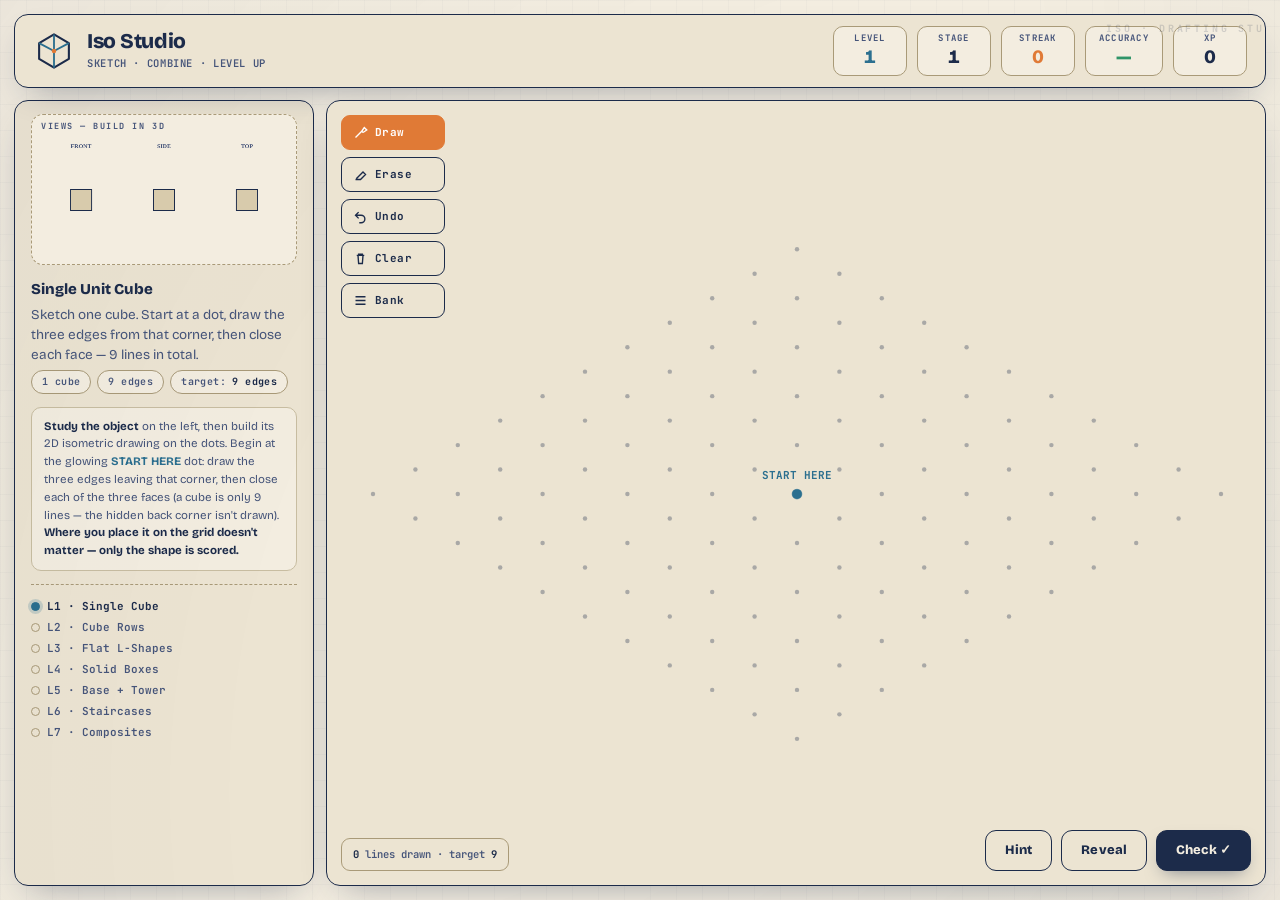
==== iso-studio-isometric-trainer.html @ ccd30122 "Initial commit: Iso Studio isometric sketch trainer" ====
<!DOCTYPE html>
<html lang="en">
<head>
<meta charset="UTF-8">
<meta name="viewport" content="width=device-width, initial-scale=1, maximum-scale=1, user-scalable=no, viewport-fit=cover">
<meta name="theme-color" content="#ece4d2">
<meta name="mobile-web-app-capable" content="yes">
<meta name="apple-mobile-web-app-capable" content="yes">
<title>Iso Studio � Isometric Sketch Trainer</title>
<link rel="preconnect" href="https://fonts.googleapis.com">
<link rel="preconnect" href="https://fonts.gstatic.com" crossorigin>
<link href="https://fonts.googleapis.com/css2?family=Bricolage+Grotesque:opsz,wght@12..96,400;12..96,600;12..96,800&family=JetBrains+Mono:wght@400;600;700&display=swap" rel="stylesheet">
<style>
:root{
    --paper:#f3ede0; --paper2:#ece4d2; --ink:#1c2b4a; --ink-soft:#46557a;
    --line:#c8bda1; --line-strong:#a99a78;
    --pencil:#e07a36; --pencil-soft:#f0a86b;
    --good:#2f9468; --good-soft:#d6ebdf;
    --bad:#cf4b38; --bad-soft:#f4ddd6;
    --miss:#b9ad90; --accent:#2b6f8f; --gold:#caa23d;
    --shadow:0 14px 34px -16px rgba(28,43,74,.42);
    --r:14px;
  }
  *{box-sizing:border-box;margin:0;padding:0;-webkit-tap-highlight-color:transparent}
  html,body{height:100%;overscroll-behavior:none}
  body{
    font-family:'Bricolage Grotesque',system-ui,sans-serif;
    background:var(--paper);
    color:var(--ink);
    overflow:hidden;
    background-image:
      linear-gradient(rgba(28,43,74,.025) 1px,transparent 1px),
      linear-gradient(90deg,rgba(28,43,74,.025) 1px,transparent 1px);
    background-size:26px 26px;
  }
  body::before{content:"";position:fixed;inset:0;pointer-events:none;opacity:.5;
    background:radial-gradient(circle at 16% 12%,transparent 60%,rgba(28,43,74,.07)),
               radial-gradient(circle at 84% 88%,transparent 60%,rgba(28,43,74,.07))}
  .wrap{height:100dvh;display:flex;flex-direction:column;max-width:1320px;margin:0 auto;padding:14px;gap:12px}

  /* ---- Header ---- */
  header{display:flex;align-items:center;gap:16px;flex-wrap:wrap;
    border:1.5px solid var(--ink);border-radius:var(--r);background:var(--paper2);
    padding:11px 18px;box-shadow:var(--shadow);position:relative;overflow:hidden}
  header::after{content:"ISO · DRAFTING STUDIO";position:absolute;right:-26px;top:9px;
    transform:rotate(0);font:700 10px/1 'JetBrains Mono';letter-spacing:.28em;
    color:var(--ink);opacity:.16}
  .brand{display:flex;align-items:center;gap:12px;min-width:0}
  .glyph{width:42px;height:42px;flex:none}
  .title h1{font-size:21px;font-weight:800;letter-spacing:-.02em;line-height:1}
  .title p{font:600 10.5px/1.4 'JetBrains Mono';color:var(--ink-soft);letter-spacing:.06em;margin-top:4px}
  .stats{display:flex;gap:10px;margin-left:auto;flex-wrap:wrap}
  .stat{background:var(--paper);border:1.5px solid var(--line-strong);border-radius:10px;
    padding:7px 13px;text-align:center;min-width:74px}
  .stat .k{font:700 9px/1 'JetBrains Mono';letter-spacing:.14em;color:var(--ink-soft);text-transform:uppercase}
  .stat .v{font:800 19px/1.1 'Bricolage Grotesque';margin-top:4px;font-variant-numeric:tabular-nums}
  .stat.lv .v{color:var(--accent)} .stat.st .v{color:var(--pencil)} .stat.ac .v{color:var(--good)}

  /* ---- Main grid ---- */
  main{flex:1;display:grid;grid-template-columns:300px 1fr;gap:12px;min-height:0}
  .panel{border:1.5px solid var(--ink);border-radius:var(--r);background:var(--paper2);
    box-shadow:var(--shadow);display:flex;flex-direction:column;min-height:0}
  .panel h2{font:700 10px/1 'JetBrains Mono';letter-spacing:.18em;text-transform:uppercase;
    color:var(--ink-soft);padding:13px 16px 0}

  /* left brief */
  .brief{padding:13px 16px;display:flex;flex-direction:column;gap:13px;overflow:auto}
  .refbox{border:1.5px dashed var(--line-strong);border-radius:12px;background:var(--paper);
    padding:22px 8px 8px;position:relative}
  .refbox::before{content:"VIEWS — BUILD IN 3D";position:absolute;top:7px;left:9px;font:700 8.5px/1 'JetBrains Mono';
    letter-spacing:.18em;color:var(--ink-soft)}
  #refCanvas{width:100%;display:block;border-radius:8px;touch-action:none}
  .taskmeta{font-size:13.5px;line-height:1.5}
  .taskmeta .tname{font-weight:800;font-size:15px;margin-bottom:4px}
  .taskmeta .tdesc{color:var(--ink-soft)}
  .chips{display:flex;flex-wrap:wrap;gap:6px;margin-top:4px}
  .chip{font:600 10px/1 'JetBrains Mono';letter-spacing:.04em;background:var(--paper);
    border:1.3px solid var(--line-strong);border-radius:999px;padding:6px 10px;color:var(--ink-soft)}
  .chip b{color:var(--ink)}
  .howto{font-size:11.5px;line-height:1.55;color:var(--ink-soft);background:var(--paper);
    border:1.3px solid var(--line);border-radius:10px;padding:10px 12px}
  .howto b{color:var(--ink)}
  .ladder{margin-top:auto;border-top:1.3px dashed var(--line-strong);padding-top:11px}
  .ladder .row{display:flex;align-items:center;gap:7px;font:600 11px/1 'JetBrains Mono';
    padding:5px 0;color:var(--ink-soft)}
  .ladder .dot{width:9px;height:9px;border-radius:50%;border:1.5px solid var(--line-strong);flex:none}
  .ladder .row.done .dot{background:var(--good);border-color:var(--good)}
  .ladder .row.cur{color:var(--ink);font-weight:700}
  .ladder .row.cur .dot{background:var(--accent);border-color:var(--accent);box-shadow:0 0 0 3px rgba(43,111,143,.2)}

  /* studio (canvas) */
  .studio{position:relative;overflow:hidden}
  #board{position:absolute;inset:0;touch-action:none;cursor:crosshair}
  .toolbar{position:absolute;left:14px;top:14px;display:flex;flex-direction:column;gap:7px;z-index:5}
  .tbtn{font:700 11px/1 'JetBrains Mono';letter-spacing:.04em;background:var(--paper2);
    border:1.5px solid var(--ink);border-radius:9px;padding:9px 11px;cursor:pointer;
    display:flex;align-items:center;gap:7px;color:var(--ink);transition:.13s;min-width:104px;
    touch-action:manipulation;-webkit-user-select:none;user-select:none}
  .tbtn:hover{background:var(--ink);color:var(--paper)}
  .tbtn.on{background:var(--pencil);border-color:var(--pencil);color:#fff}
  .tbtn svg{width:15px;height:15px;flex:none}
  .actbar{position:absolute;right:14px;bottom:14px;display:flex;gap:9px;z-index:5}
  .abtn{font:800 13px/1 'Bricolage Grotesque';letter-spacing:.01em;border:1.5px solid var(--ink);
    border-radius:11px;padding:13px 19px;cursor:pointer;transition:.14s;background:var(--paper2);color:var(--ink);
    touch-action:manipulation;-webkit-user-select:none;user-select:none}
  .abtn:hover{transform:translateY(-2px)}
  .abtn.primary{background:var(--ink);color:var(--paper);box-shadow:0 8px 18px -8px rgba(28,43,74,.55)}
  .abtn.primary:hover{background:var(--accent);border-color:var(--accent)}
  .abtn:disabled{opacity:.4;cursor:not-allowed;transform:none}
  .hud{position:absolute;right:14px;top:14px;z-index:5;display:flex;flex-direction:column;align-items:flex-end;gap:8px}
  .verdict{font:800 14px/1.2 'Bricolage Grotesque';border-radius:11px;padding:11px 16px;
    border:1.5px solid;max-width:280px;text-align:right;opacity:0;transform:translateY(-6px);
    transition:.28s;pointer-events:none}
  .verdict.show{opacity:1;transform:none}
  .verdict.pass{background:var(--good-soft);border-color:var(--good);color:#1d6b48}
  .verdict.fail{background:var(--bad-soft);border-color:var(--bad);color:#992f22}
  .verdict small{display:block;font:600 11px/1.4 'JetBrains Mono';margin-top:3px;opacity:.85}
  .scorebar{width:160px;height:9px;background:var(--paper);border:1.5px solid var(--ink);
    border-radius:99px;overflow:hidden}
  .scorebar i{display:block;height:100%;width:0;background:var(--good);transition:.5s cubic-bezier(.5,0,.2,1)}

  /* task bank modal */
  .scrim{position:fixed;inset:0;background:rgba(28,43,74,.45);backdrop-filter:blur(3px);
    display:none;align-items:center;justify-content:center;z-index:50;padding:18px}
  .scrim.show{display:flex}
  .modal{background:var(--paper);border:1.5px solid var(--ink);border-radius:18px;
    max-width:780px;width:100%;max-height:86vh;overflow:auto;box-shadow:var(--shadow)}
  .modal header{border:0;border-bottom:1.5px dashed var(--line-strong);border-radius:0;
    box-shadow:none;background:var(--paper2)}
  .modal header::after{display:none}
  .mbody{padding:18px}
  .bank{display:grid;grid-template-columns:repeat(auto-fill,minmax(150px,1fr));gap:13px}
  .bcard{border:1.5px solid var(--line-strong);border-radius:13px;background:var(--paper2);
    padding:12px;cursor:pointer;transition:.14s}
  .bcard:hover{border-color:var(--ink);transform:translateY(-2px)}
  .bcard.locked{opacity:.45;cursor:not-allowed;filter:grayscale(.6)}
  .bcard canvas{width:100%;display:block;border-radius:8px;background:var(--paper);
    border:1.3px dashed var(--line)}
  .bcard .bl{font:800 13px/1.1 'Bricolage Grotesque';margin-top:9px}
  .bcard .bs{font:600 10px/1.3 'JetBrains Mono';color:var(--ink-soft);margin-top:3px}
  .bcard .bp{margin-top:7px;height:6px;background:var(--paper);border:1.2px solid var(--line-strong);
    border-radius:99px;overflow:hidden}
  .bcard .bp i{display:block;height:100%;background:var(--good)}
  /* Textbook Practice section + card accent + task-name badge */
  .bsec{grid-column:1/-1;font:700 11px/1 'JetBrains Mono';letter-spacing:.18em;
    text-transform:uppercase;color:var(--ink);padding:4px 2px 0;
    border-bottom:1.3px dashed var(--line-strong);padding-bottom:8px;margin-top:4px}
  .bsec:first-child{margin-top:0}
  .bsec span{font-size:9px;font-weight:600;letter-spacing:.04em;text-transform:none;
    color:var(--ink-soft);margin-left:6px}
  .bcard.tb{border-color:var(--accent)}
  .bcard.tb .bl{color:var(--accent)}
  .tbBadge{display:inline-block;vertical-align:middle;margin-left:6px;
    font:700 9px/1 'JetBrains Mono';letter-spacing:.12em;
    background:var(--accent);color:#fff;padding:4px 7px;border-radius:6px}
  .tbBadge.rem{background:var(--pencil)}
  #bRetry{border-color:var(--pencil);color:var(--pencil)}
  #bRetry:hover{background:var(--pencil);color:var(--paper);border-color:var(--pencil)}
  .x{margin-left:auto;background:none;border:1.5px solid var(--ink);border-radius:9px;
    width:34px;height:34px;font-size:18px;cursor:pointer;color:var(--ink)}
  .x:hover{background:var(--ink);color:var(--paper)}
  .ghost{position:absolute;left:14px;bottom:14px;z-index:5;font:600 10.5px/1.4 'JetBrains Mono';
    color:var(--ink-soft);background:var(--paper2);border:1.3px solid var(--line-strong);
    border-radius:9px;padding:8px 11px;max-width:240px}
  .toast{position:fixed;left:50%;bottom:26px;transform:translateX(-50%) translateY(20px);
    background:var(--ink);color:var(--paper);font:700 13px/1 'Bricolage Grotesque';
    padding:13px 22px;border-radius:12px;opacity:0;transition:.3s;z-index:60;pointer-events:none}
  .toast.show{opacity:1;transform:translateX(-50%)}
  /* ---- Tablets & phones ---- */
  @media (max-width:860px){
    .wrap{padding:max(8px,env(safe-area-inset-top)) max(8px,env(safe-area-inset-right))
      max(8px,env(safe-area-inset-bottom)) max(8px,env(safe-area-inset-left));gap:8px}
    header{padding:8px 12px;gap:10px}
    header::after{display:none}
    .glyph{width:36px;height:36px}
    .title h1{font-size:18px}
    .title p{display:none}
    .stats{margin-left:0;width:100%;flex-wrap:nowrap;overflow-x:auto;
      -webkit-overflow-scrolling:touch;scrollbar-width:none;gap:6px;padding-bottom:2px}
    .stats::-webkit-scrollbar{display:none}
    .stat{min-width:58px;flex:0 0 auto;padding:6px 10px}
    .stat .v{font-size:17px}
    main{grid-template-columns:1fr;grid-template-rows:auto minmax(0,1fr);gap:8px}
    main > .panel:first-child{max-height:min(36dvh,280px);min-height:0}
    .brief{padding:10px 12px;gap:8px;overflow-y:auto;-webkit-overflow-scrolling:touch;
      flex-direction:column;flex-wrap:nowrap}
    .refbox{width:100%;flex:none;padding:18px 6px 6px}
    .taskmeta{min-width:0;width:100%}
    .taskmeta .tname{font-size:14px}
    .taskmeta .tdesc{font-size:12.5px}
    .howto{width:100%;font-size:11px;padding:8px 10px;line-height:1.45}
    .ladder{display:none}
    .studio{min-height:48dvh}
    .toolbar{flex-direction:row;flex-wrap:nowrap;left:8px;right:8px;top:8px;
      bottom:auto;width:auto;justify-content:space-between;gap:5px}
    .tbtn{min-width:44px;min-height:44px;width:auto;flex:1;padding:10px;justify-content:center}
    .tbtn span{display:none}
    .tbtn svg{width:18px;height:18px}
    .hud{left:8px;right:8px;top:auto;bottom:calc(118px + env(safe-area-inset-bottom));
      align-items:stretch;pointer-events:none}
    .verdict{max-width:none;width:100%;text-align:left;font-size:13px;padding:10px 12px}
    .scorebar{width:100%}
    .ghost{left:8px;right:8px;top:60px;bottom:auto;
      max-width:none;font-size:10px;padding:6px 9px;pointer-events:none}
    .hud .verdict.show ~ .scorebar{margin-top:0}
    .actbar{left:8px;right:8px;bottom:max(8px,env(safe-area-inset-bottom));
      display:grid;grid-template-columns:1fr 1fr;gap:6px;width:auto}
    .actbar .abtn.primary,#bRetry{grid-column:1/-1}
    .abtn{min-height:44px;padding:12px 10px;font-size:12px;text-align:center}
    .abtn:hover{transform:none}
    .tbtn:hover{background:var(--paper2);color:var(--ink)}
    .tbtn.on:hover{background:var(--pencil);color:#fff}
    .scrim{padding:0;align-items:flex-end}
    .modal{max-height:min(88dvh,100%);border-radius:16px 16px 0 0;margin:0;width:100%}
    .mbody{padding:14px;padding-bottom:max(14px,env(safe-area-inset-bottom))}
    .bank{grid-template-columns:repeat(2,minmax(0,1fr));gap:10px}
    .bcard{padding:10px}
    .toast{bottom:calc(76px + env(safe-area-inset-bottom));width:min(100% - 20px,400px);
      font-size:12px;padding:11px 16px;text-align:center}
  }
  @media (max-width:480px){
    .stat.ac{display:none}
    .chip{font-size:9px;padding:5px 8px}
    .abtn{font-size:11px;padding:11px 8px}
    .studio{min-height:52dvh}
    .hud{bottom:calc(128px + env(safe-area-inset-bottom))}
  }
  @media (max-width:860px) and (orientation:landscape){
    main{grid-template-columns:minmax(200px,34%) 1fr;grid-template-rows:1fr}
    main > .panel:first-child{max-height:none}
    .ladder{display:block}
    .studio{min-height:0}
    .hud{bottom:auto;top:8px;right:8px;left:auto;width:min(240px,42vw)}
    .ghost{bottom:calc(64px + env(safe-area-inset-bottom));left:8px;right:auto;max-width:200px}
    .actbar{grid-template-columns:repeat(auto-fit,minmax(88px,1fr))}
    .actbar .abtn.primary,#bRetry{grid-column:auto}
  }

</style>
</head>
<body>
<div class="wrap">
  <header>
    <div class="brand">
      <svg class="glyph" viewBox="0 0 48 48" fill="none">
        <path d="M24 5 41 15 41 33 24 43 7 33 7 15Z" stroke="#1c2b4a" stroke-width="2.4" stroke-linejoin="round"/>
        <path d="M24 5 24 24 7 15M24 24 41 15M24 24 24 43" stroke="#2b6f8f" stroke-width="2.1" stroke-linejoin="round"/>
        <circle cx="24" cy="24" r="2.6" fill="#e07a36"/>
      </svg>
      <div class="title">
        <h1>Iso&nbsp;Studio</h1>
        <p>SKETCH · COMBINE · LEVEL UP</p>
      </div>
    </div>
    <div class="stats">
      <div class="stat lv"><div class="k">Level</div><div class="v" id="sLevel">1</div></div>
      <div class="stat"><div class="k">Stage</div><div class="v" id="sCx">1</div></div>
      <div class="stat st"><div class="k">Streak</div><div class="v" id="sStreak">0</div></div>
      <div class="stat ac"><div class="k">Accuracy</div><div class="v" id="sAcc">—</div></div>
      <div class="stat"><div class="k">XP</div><div class="v" id="sXp">0</div></div>
    </div>
  </header>

  <main>
    <section class="panel">
      <div class="brief">
        <div class="refbox"><canvas id="refCanvas" width="540" height="260"></canvas></div>
        <div class="taskmeta">
          <div class="tname" id="tName">—</div>
          <div class="tdesc" id="tDesc">—</div>
          <div class="chips" id="tChips"></div>
        </div>
        <div class="howto" id="howto">
          <b>How to sketch:</b> tap a dot, then tap another dot in line with it to draw an edge.
          Tap <b>Erase</b> to remove a line. Match the <b>Target</b> exactly, then press <b>Check</b>.
        </div>
        <div class="ladder" id="ladder"></div>
      </div>
    </section>

    <section class="panel studio" id="studio">
      <canvas id="board"></canvas>
      <div class="toolbar">
        <button type="button" class="tbtn on" id="tDraw" aria-label="Draw"><svg viewBox="0 0 24 24" fill="none" stroke="currentColor" stroke-width="2.2"><path d="M4 20 14 10M14 10l4-6 4 4-6 4M14 10l2 2"/></svg><span>Draw</span></button>
        <button type="button" class="tbtn" id="tErase" aria-label="Erase"><svg viewBox="0 0 24 24" fill="none" stroke="currentColor" stroke-width="2.2"><path d="M6 18 16 8l4 4-8 8H7zM4 20h7"/></svg><span>Erase</span></button>
        <button type="button" class="tbtn" id="tUndo" aria-label="Undo"><svg viewBox="0 0 24 24" fill="none" stroke="currentColor" stroke-width="2.2"><path d="M9 5 4 10l5 5M4 10h9a6 6 0 0 1 0 12h-3"/></svg><span>Undo</span></button>
        <button type="button" class="tbtn" id="tClear" aria-label="Clear"><svg viewBox="0 0 24 24" fill="none" stroke="currentColor" stroke-width="2.2"><path d="M6 7h12M9 7V5h6v2M8 7l1 13h6l1-13"/></svg><span>Clear</span></button>
        <button type="button" class="tbtn" id="tBank" aria-label="Task bank"><svg viewBox="0 0 24 24" fill="none" stroke="currentColor" stroke-width="2.2"><path d="M4 6h16M4 12h16M4 18h16"/></svg><span>Bank</span></button>
      </div>
      <div class="hud">
        <div class="verdict" id="verdict"></div>
        <div class="scorebar" id="scoreWrap" style="display:none"><i id="scoreFill"></i></div>
      </div>
      <div class="actbar">
        <button class="abtn" id="bHint">Hint</button>
        <button class="abtn" id="bReveal">Reveal</button>
        <button class="abtn primary" id="bCheck">Check ✓</button>
        <button class="abtn" id="bRetry" style="display:none">Try alternate shape →</button>
        <button class="abtn primary" id="bNext" style="display:none">Continue →</button>
      </div>
      <div class="ghost" id="ghost"></div>
    </section>
  </main>
</div>

<div class="scrim" id="scrim">
  <div class="modal">
    <header>
      <div class="title"><h1 style="font-size:18px">Task Bank</h1>
      <p>7 LEVELS · ADAPTIVE PROGRESSION</p></div>
      <button class="x" id="bankClose">×</button>
    </header>
    <div class="mbody"><div class="bank" id="bankGrid"></div></div>
  </div>
</div>
<div class="toast" id="toast"></div>

<script src="app.js" defer></script>
</body>
<script>
"use strict";
/* ============================================================ *
 *  ISO STUDIO — Isometric Sketch Trainer
 *  Grade 7–8 · Common Core 7.G.1/7.G.2 · adaptive sketching
 * ============================================================ */

/* ---------- Storage (persist progress; graceful fallback) ---------- */
const Store = (() => {
  const mem = {};
  const ok = typeof window !== 'undefined' && window.storage;
  return {
    async get(k){ try{ if(!ok) return mem[k]??null;
      const r = await window.storage.get(k); return r? JSON.parse(r.value): null; }
      catch(e){ return mem[k]??null; } },
    async set(k,v){ try{ mem[k]=v; if(ok) await window.storage.set(k, JSON.stringify(v)); }
      catch(e){ mem[k]=v; } }
  };
})();

/* ---------- Iso geometry ---------- */
// 3D cube lattice (i,j,k=z up) -> 2D triangular lattice (A=i-k, B=j-k)
// Screen basis: eX=(+UX,+UY)  eY=(-UX,+UY)  eZ=(0,-S) ; eX+eY = -eZ
const COS30 = Math.cos(Math.PI/6), SIN30 = 0.5;
const toAB = (i,j,k)=>[i-k, j-k];
const ekey = (p,q)=>{ const a=p[0]+","+p[1], b=q[0]+","+q[1]; return a<b? a+"|"+b : b+"|"+a; };
function screenOf(A,B,o){ // o = {S, ox, oy}
  return { x:o.ox + (A-B)*COS30*o.S, y:o.oy + (A+B)*SIN30*o.S };
}
// All visible faces (back-face cull: normals +x,+y,+z). Returns {edges:Set, faces:[...]}
function buildTarget(cubes){
  const set=new Set(cubes.map(c=>c.join(',')));
  const has=(i,j,k)=>set.has(i+","+j+","+k);
  const edges=new Set(), faces=[];
  const reg=(corners,shade)=>{
    const ab=corners.map(c=>toAB(c[0],c[1],c[2]));
    for(let n=0;n<4;n++) edges.add(ekey(ab[n],ab[(n+1)%4]));
    // depth: closer to viewer (larger i+j+k) drawn later
    const d=corners.reduce((s,c)=>s+c[0]+c[1]+c[2],0);
    faces.push({ab,shade,d});
  };
  for(const [i,j,k] of cubes){
    if(!has(i,j,k+1)) reg([[i,j,k+1],[i+1,j,k+1],[i+1,j+1,k+1],[i,j+1,k+1]],'top');
    if(!has(i+1,j,k)) reg([[i+1,j,k],[i+1,j+1,k],[i+1,j+1,k+1],[i+1,j,k+1]],'right');
    if(!has(i,j+1,k)) reg([[i,j+1,k],[i,j+1,k+1],[i+1,j+1,k+1],[i+1,j+1,k]],'left');
  }
  faces.sort((a,b)=>a.d-b.d);
  return {edges,faces};
}
function fitView(cubes, W, H, pad){
  // gather all AB corner coords, choose S+offset to fit
  let mnX=1e9,mxX=-1e9,mnY=1e9,mxY=-1e9;
  const pts=[];
  for(const [i,j,k] of cubes)
    for(let di=0;di<2;di++)for(let dj=0;dj<2;dj++)for(let dk=0;dk<2;dk++)
      pts.push(toAB(i+di,j+dj,k+dk));
  for(const [A,B] of pts){
    const ux=(A-B)*COS30, uy=(A+B)*SIN30;
    mnX=Math.min(mnX,ux);mxX=Math.max(mxX,ux);mnY=Math.min(mnY,uy);mxY=Math.max(mxY,uy);
  }
  const spanX=(mxX-mnX)||1, spanY=(mxY-mnY)||1;
  const S=Math.min((W-2*pad)/spanX,(H-2*pad)/spanY);
  const ox=W/2 - ((mnX+mxX)/2)*S, oy=H/2 - ((mnY+mxY)/2)*S;
  return {S,ox,oy};
}
const SHADE={top:'#efe7d4', right:'#d8cbac', left:'#c4b58f'};

/* ---------- Task generator (procedural + curated families) ---------- *
 * "Combine parts at different edges and multiple sizes" baked into L5+.
 * Shapes kept viewer-monotone so back-face cull = correct iso line art. */
function R(seed){ let s=seed>>>0||1; return ()=>{ s^=s<<13;s^=s>>>17;s^=s<<5;return (s>>>0)/4294967296; }; }
const pick=(rnd,arr)=>arr[Math.floor(rnd()*arr.length)];

function box(ox,oy,oz,a,b,c){ const o=[]; for(let i=0;i<a;i++)for(let j=0;j<b;j++)for(let k=0;k<c;k++)o.push([ox+i,oy+j,oz+k]); return o; }
function dedupe(c){ const s=new Set(),o=[]; for(const x of c){const k=x.join(',');if(!s.has(k)){s.add(k);o.push(x);}} return o; }

function genTask(level, cx, seed){
  const rnd=R(seed);
  let cubes=[], name='', desc='', parts=[];
  const sz=()=>1+Math.floor(rnd()*Math.min(cx+1,4));
  if(level===1){
    cubes=[[0,0,0]];
    name='Single Unit Cube';
    desc='Sketch one cube. Start at a dot, draw the three edges from that corner, then close each face — 9 lines in total.';
    parts=['1 cube','9 edges'];
  } else if(level===2){
    const len=2+Math.floor(rnd()*Math.min(cx+1,3)); // 2..4
    const dir=pick(rnd,['x','y']);
    cubes = dir==='x'? box(0,0,0,len,1,1) : box(0,0,0,1,len,1);
    name=`Row of ${len} Cubes`;
    desc=`A straight bar of ${len} cubes laid along the ${dir==='x'?'right-going':'left-going'} axis. Keep every cube the same size.`;
    parts=[`${len} cubes`,'1 part','row'];
  } else if(level===3){
    const a=2+Math.floor(rnd()*2), b=2+Math.floor(rnd()*2);
    cubes=box(0,0,0,a,b,1); // remove a corner -> L
    cubes=cubes.filter(c=>!(c[0]===a-1 && c[1]===b-1));
    name='Flat L-Shape';
    desc=`A flat layer ${a}×${b} with one corner cube removed, forming an L. All on the ground level.`;
    parts=[`${a*b-1} cubes`,'L footprint','flat'];
  } else if(level===4){
    const a=2+Math.floor(rnd()*Math.min(cx,3)), b=1+Math.floor(rnd()*Math.min(cx,2)), c=1+Math.floor(rnd()*2);
    cubes=box(0,0,0,a,b,c);
    name=`Solid Box ${a}×${b}×${c}`;
    desc=`A full rectangular box, ${a} wide · ${b} deep · ${c} tall. Notice the three visible faces meet at the front corner.`;
    parts=[`${a*b*c} cubes`,'box',`${a}×${b}×${c}`];
  } else if(level===5){
    // base slab + tower at an edge — TWO PARTS, different SIZES
    const a=2+Math.floor(rnd()*2), b=2+Math.floor(rnd()*2);
    const base=box(0,0,0,a,b,1);
    const tw=1+Math.floor(rnd()*Math.min(cx,2)), th=1+Math.floor(rnd()*Math.min(cx+1,3));
    const where=pick(rnd,[['right',a-tw,0],['left',0,b-tw],['back',0,0]]);
    const tower=box(where[1],where[2],1,tw,tw,th);
    cubes=dedupe(base.concat(tower));
    name='Base + Tower';
    desc=`Part A: a ${a}×${b} base slab. Part B: a ${tw}×${tw}×${th} tower joined on top of the ${where[0]} edge. Two parts, different sizes — combine them cleanly.`;
    parts=[`Part A ${a}×${b}×1`,`Part B ${tw}×${tw}×${th}`,`join: ${where[0]} edge`];
  } else if(level===6){
    // staircase ascending toward the viewer (viewer-monotone & safe)
    const steps=2+Math.floor(rnd()*Math.min(cx+1,4)); // 2..5
    const wide=1+Math.floor(rnd()*Math.min(cx,2));
    cubes=[];
    for(let s=0;s<steps;s++) cubes=cubes.concat(box(s,0,0, 1, wide, steps-s));
    cubes=dedupe(cubes);
    name=`${steps}-Step Staircase`;
    desc=`A staircase of ${steps} steps, each ${wide} deep, climbing upward. Each step is one cube taller than the one in front of it.`;
    parts=[`${steps} steps`,`${cubes.length} cubes`,'increasing height'];
  } else { // level 7 — composite: base + tower + wing, asymmetric, larger
    const a=3+Math.floor(rnd()*2), b=2+Math.floor(rnd()*2);
    const base=box(0,0,0,a,b,1);
    const tw=1+Math.floor(rnd()*2), th=2+Math.floor(rnd()*Math.min(cx,3));
    const tower=box(a-tw,0,1,tw,tw,th);
    const wh=1+Math.floor(rnd()*2);
    const wing=box(0,b,0,2,1,wh);
    cubes=dedupe(base.concat(tower,wing));
    name='Composite Structure';
    desc=`Three parts: a ${a}×${b} base, a ${tw}×${tw}×${th} tower on the right-front, and a ${2}×1×${wh} wing extending off the left edge. Sketch each part, then merge them.`;
    parts=[`${cubes.length} cubes`,'3 parts','asymmetric'];
  }
  // normalise to non-negative coords
  let mi=1e9,mj=1e9,mk=1e9;
  for(const [i,j,k] of cubes){mi=Math.min(mi,i);mj=Math.min(mj,j);mk=Math.min(mk,k);}
  cubes=cubes.map(([i,j,k])=>[i-mi,j-mj,k-mk]);
  const T=buildTarget(cubes);
  return {level,cx,seed,cubes,name,desc,parts,edgeCount:T.edges.size,target:T};
}

const LEVEL_NAMES=['','Single Cube','Cube Rows','Flat L-Shapes','Solid Boxes',
  'Base + Tower','Staircases','Composites'];
const MAX_CX={1:1,2:3,3:2,4:3,5:3,6:4,7:3};

/* ---------- Curated Textbook Practice Tasks ----------
 * Hand-designed shapes that match common grade 7-8 textbook
 * figures (vertical L, step, plus, U, chair, T-block, etc).
 * Practice tasks DO NOT affect adaptive progression. */
const TEXTBOOK_TASKS = [
  { name:'Vertical L', cubes:[[0,0,0],[1,0,0],[0,0,1]],
    desc:'A horizontal row of 2 cubes with one more standing on top of the left cube — like a small L lying on its side.' },
  { name:'Pillar', cubes:[[0,0,0],[0,0,1],[0,0,2]],
    desc:'Three cubes stacked straight up — a simple vertical column.' },
  { name:'Corner', cubes:[[0,0,0],[1,0,0],[0,1,0]],
    desc:'Three cubes forming a flat L on the ground.' },
  { name:'Tall Corner', cubes:[[0,0,0],[1,0,0],[0,1,0],[0,1,1]],
    desc:'A ground L with one more cube standing up at the back corner.' },
  { name:'Small Step', cubes:[[0,0,0],[1,0,0],[1,0,1]],
    desc:'Two cubes at the front, with one more standing on top of the right cube.' },
  { name:'Chair', cubes:[[0,0,0],[1,0,0],[0,1,0],[1,1,0],[0,1,1],[1,1,1]],
    desc:'A 2×2 seat with a 2×1 backrest standing along the back edge.' },
  { name:'T-Block', cubes:[[0,1,0],[1,1,0],[2,1,0],[1,0,0]],
    desc:'A row of 3 cubes with one extra cube attached to the middle — a flat T.' },
  { name:'Plus Sign', cubes:[[1,0,0],[0,1,0],[1,1,0],[2,1,0],[1,2,0]],
    desc:'Five cubes arranged in a + shape (cross), all on the ground.' },
  { name:'U-Shape', cubes:[[0,0,0],[0,1,0],[0,2,0],[1,2,0],[2,2,0],[2,1,0],[2,0,0]],
    desc:'A flat U opening toward the front — seven cubes around three sides of a square.' },
  { name:'Twin Pillars', cubes:[[0,0,0],[0,0,1],[2,0,0],[2,0,1],[1,0,0]],
    desc:'Two 2-tall columns connected by a single cube at the base — like the letter Π.' },
];
function genTextbookTask(idx){
  const t=TEXTBOOK_TASKS[idx];
  // normalise coords (already non-negative by design, but be safe)
  let mi=1e9,mj=1e9,mk=1e9;
  for(const [i,j,k] of t.cubes){mi=Math.min(mi,i);mj=Math.min(mj,j);mk=Math.min(mk,k);}
  const cubes=t.cubes.map(([i,j,k])=>[i-mi,j-mj,k-mk]);
  const T=buildTarget(cubes);
  return { level:'TB', cx:idx+1, seed:idx,
    cubes, name:t.name, desc:t.desc,
    parts:[`${cubes.length} cubes`,'textbook shape'],
    edgeCount:T.edges.size, target:T, isTextbook:true };
}

/* ---------- Adaptive engine ---------- */
const Eng = {
  prof:{ level:1, cx:1, xp:0, streak:0, best:0, hist:[], mastery:{}, seedN:1, failAttempts:0 },
  _justReset:false,
  async load(){
    const p=await Store.get('iso_profile_v1');
    if(p){
      this.prof=Object.assign(this.prof,p);
      if(this.prof.failAttempts==null) this.prof.failAttempts=0;
    }
  },
  async save(){ await Store.set('iso_profile_v1', this.prof); },
  rollingAcc(n=8){
    const h=this.prof.hist.slice(-n); if(!h.length) return null;
    return h.reduce((s,r)=>s+r.score,0)/h.length;
  },
  record(score, passed, usedHint){
    const p=this.prof, key=p.level+'.'+p.cx;
    p.hist.push({l:p.level,c:p.cx,score:+score.toFixed(3),passed,hint:usedHint,t:Date.now()});
    if(p.hist.length>60) p.hist=p.hist.slice(-60);
    p.mastery[key]=p.mastery[key]||{tries:0,pass:0,best:0};
    const m=p.mastery[key]; m.tries++; if(passed)m.pass++; m.best=Math.max(m.best,score);
    if(passed){
      p.failAttempts=0;
      p.streak++; p.xp += Math.round(40*p.level + 20*p.cx + 30*score + (usedHint?0:15));
      p.best=Math.max(p.best,p.streak);
      // advance one step after every successful completion
      if(p.cx < MAX_CX[p.level]) {
        p.cx++;
        this._evt='Stage up — next shape is a bit harder.';
      } else if(p.level < 7) {
        p.level++;
        p.cx = 1;
        this._evt=`Level up → ${LEVEL_NAMES[p.level]}!`;
      } else {
        this._evt='You topped the ladder — press Continue for more practice.';
      }
    } else {
      p.streak=0;
      p.failAttempts=(p.failAttempts||0)+1;
      // 1 fail → alternate; 2–4 → similar practice; 5th fail → restart at Level 1
      if(p.failAttempts>=5){
        p.level=1; p.cx=1; p.failAttempts=0;
        this._justReset=true;
        this._evt='Starting fresh from Level 1 — back to the original shapes.';
      } else if(p.failAttempts===1){
        this._evt='Try an alternate shape at the same level.';
      } else {
        this._evt='Similar shape — same level, new figure to practice.';
      }
    }
    return this._evt;
  },
  nextSeed(){ return (this.prof.seedN=(this.prof.seedN*1664525+1013904223)>>>0); }
};

function remedialSeed(level,cx,attempt){
  const p=Eng.prof;
  return ((level*131 + cx*8191 + attempt*2654435761 + p.seedN)>>>0)||1;
}

/* ---------- Verification (translation-invariant) ----------
 * The learner's figure is graded on SHAPE, not where on the dots
 * they placed it. We slide their drawing over every integer offset
 * and keep the alignment that matches the most target edges. */
function parseEdge(e){ // -> [[A,B],[A,B]]
  const [p,q]=e.split('|'); const a=p.split(',').map(Number), b=q.split(',').map(Number);
  return [a,b];
}
function edgeBounds(edges){
  let mnA=1e9,mxA=-1e9,mnB=1e9,mxB=-1e9;
  for(const e of edges){ const [a,b]=parseEdge(e);
    for(const [A,B] of [a,b]){ mnA=Math.min(mnA,A);mxA=Math.max(mxA,A);
      mnB=Math.min(mnB,B);mxB=Math.max(mxB,B); } }
  return {mnA,mxA,mnB,mxB};
}
function shiftKey(a,b,dA,dB){
  const p=[a[0]+dA,a[1]+dB], q=[b[0]+dA,b[1]+dB];
  const k1=p[0]+','+p[1], k2=q[0]+','+q[1];
  return k1<k2 ? k1+'|'+k2 : k2+'|'+k1;
}
function scoreAt(userEdges, targetEdges, dA, dB){
  let matched=0, extra=0;
  for(const e of userEdges){
    const [a,b]=parseEdge(e);
    if(targetEdges.has(shiftKey(a,b,dA,dB))) matched++; else extra++;
  }
  return {matched,extra};
}
function grade(userEdges, targetEdges){
  const T=targetEdges.size||1;
  if(userEdges.size===0)
    return {matched:0,extra:0,missing:T,score:0,passed:false,total:T,offset:[0,0]};
  const U=edgeBounds(userEdges), G=edgeBounds(targetEdges);
  // offsets that keep the two bounding boxes overlapping (small search space)
  const loA=G.mnA-U.mxA-1, hiA=G.mxA-U.mnA+1;
  const loB=G.mnB-U.mxB-1, hiB=G.mxB-U.mnB+1;
  let best={matched:-1,extra:0,dA:0,dB:0};
  for(let dA=loA;dA<=hiA;dA++) for(let dB=loB;dB<=hiB;dB++){
    const r=scoreAt(userEdges,targetEdges,dA,dB);
    // prefer most matches, then fewest stray lines
    if(r.matched>best.matched || (r.matched===best.matched && r.extra<best.extra))
      best={matched:r.matched,extra:r.extra,dA,dB};
  }
  const matched=best.matched, extra=best.extra;
  const missing=targetEdges.size-matched;
  const score=Math.min(1, Math.max(0,(matched-0.6*extra)/T));
  const passed=(matched/T>=0.85) && (extra<=Math.max(1,Math.round(0.10*T)));
  return {matched,extra,missing,score,passed,total:T,offset:[best.dA,best.dB]};
}

/* ============================================================ *
 *  UI / Canvas
 * ============================================================ */
const board=document.getElementById('board'), bctx=board.getContext('2d');
const studio=document.getElementById('studio');
const ref=document.getElementById('refCanvas'), rctx=ref.getContext('2d');
let DPR=Math.min(window.devicePixelRatio||1,2);
const COARSE=typeof matchMedia!=='undefined' && matchMedia('(pointer:coarse)').matches;
function dotHitSlop(){ return view ? view.S*(COARSE?0.78:0.5) : 24; }
function edgeHitSlop(){ return view ? view.S*(COARSE?0.32:0.22) : 12; }

let TASK=null;          // current task
let userEdges=new Set();// committed unit edges (A,B|A,B)
let undoStack=[];       // arrays of edge keys (one stroke)
let mode='draw';        // draw | erase
let anchor=null;        // {A,B} for in-progress segment
let hover=null;         // pointer screen pos for rubber band
let view=null;          // {S,ox,oy} for board
let startDot=null;      // suggested first dot {A,B}
let dots=[];            // visible lattice dots [{A,B,x,y}]
let feedback=null;      // {grade} after Check
let revealed=false, usedHint=false, locked=false;

/* dot field: a generous parallelogram of (A,B) that always covers tasks */
function computeField(){
  // bounds from current task corners + margin
  let mnA=1e9,mxA=-1e9,mnB=1e9,mxB=-1e9;
  for(const [i,j,k] of TASK.cubes)
    for(let di=0;di<2;di++)for(let dj=0;dj<2;dj++)for(let dk=0;dk<2;dk++){
      const [A,B]=toAB(i+di,j+dj,k+dk);
      mnA=Math.min(mnA,A);mxA=Math.max(mxA,A);mnB=Math.min(mnB,B);mxB=Math.max(mxB,B);
    }
  const M=4; mnA-=M;mxA+=M;mnB-=M;mxB+=M;
  return {mnA,mxA,mnB,mxB};
}
function layout(){
  const r=studio.getBoundingClientRect();
  board.width=r.width*DPR; board.height=r.height*DPR;
  board.style.width=r.width+'px'; board.style.height=r.height+'px';
  bctx.setTransform(DPR,0,0,DPR,0,0);
  const f=computeField();
  // fit field span to canvas
  const cs=[[f.mnA,f.mnB],[f.mxA,f.mnB],[f.mnA,f.mxB],[f.mxA,f.mxB]];
  let mnX=1e9,mxX=-1e9,mnY=1e9,mxY=-1e9;
  for(const [A,B] of cs){ const ux=(A-B)*COS30, uy=(A+B)*SIN30;
    mnX=Math.min(mnX,ux);mxX=Math.max(mxX,ux);mnY=Math.min(mnY,uy);mxY=Math.max(mxY,uy); }
  const pad=46;
  const S=Math.min((r.width-2*pad)/((mxX-mnX)||1),(r.height-2*pad)/((mxY-mnY)||1));
  view={S, ox:r.width/2-((mnX+mxX)/2)*S, oy:r.height/2-((mnY+mxY)/2)*S};
  dots=[];
  for(let A=f.mnA;A<=f.mxA;A++)for(let B=f.mnB;B<=f.mxB;B++){
    const s=screenOf(A,B,view); dots.push({A,B,x:s.x,y:s.y});
  }
  // START anchor: the lowest-front corner of the figure (i=0,j=0,k=0 area).
  // Grading ignores position, so this is just a friendly place to begin.
  let sA=1e9,sB=1e9;
  for(const [i,j,k] of TASK.cubes){ const [A,B]=toAB(i,j,k);
    if(A<sA||(A===sA&&B<sB)){ sA=A; sB=B; } }
  startDot={A:sA,B:sB};
  draw();
}
function nearestDot(x,y){
  let best=null,bd=1e9;
  for(const d of dots){ const dx=d.x-x,dy=d.y-y,dd=dx*dx+dy*dy;
    if(dd<bd){bd=dd;best=d;} }
  const sl=dotHitSlop();
  return (bd <= sl*sl) ? best : null;
}
// decompose A->B into unit edges if aligned to (1,0)/(0,1)/(1,1)
function segmentEdges(a,b){
  const dA=b.A-a.A, dB=b.B-a.B;
  if(dA===0&&dB===0) return null;
  let ua,ub,n;
  if(dB===0){ n=Math.abs(dA); ua=Math.sign(dA); ub=0; }
  else if(dA===0){ n=Math.abs(dB); ua=0; ub=Math.sign(dB); }
  else if(dA===dB){ n=Math.abs(dA); ua=Math.sign(dA); ub=Math.sign(dB); }
  else return null; // not an isometric direction
  const out=[]; let cA=a.A,cB=a.B;
  for(let s=0;s<n;s++){ out.push(ekey([cA,cB],[cA+ua,cB+ub])); cA+=ua;cB+=ub; }
  return out;
}

/* ---------- drawing ---------- */
function drawScene(ctx,o,opts){
  const {edges,faces}=opts.target;
  // shaded faces (reference + on success)
  if(opts.fill){
    for(const fc of faces){
      ctx.beginPath();
      fc.ab.forEach((p,n)=>{ const s=screenOf(p[0],p[1],o); n?ctx.lineTo(s.x,s.y):ctx.moveTo(s.x,s.y); });
      ctx.closePath(); ctx.fillStyle=SHADE[fc.shade]; ctx.fill();
    }
  }
  ctx.lineCap='round'; ctx.lineJoin='round';
  ctx.lineWidth=Math.max(2, o.S*0.07);
  ctx.strokeStyle=opts.color||'#1c2b4a';
  for(const e of edges){
    const [p,q]=e.split('|').map(s=>s.split(',').map(Number));
    const s1=screenOf(p[0],p[1],o), s2=screenOf(q[0],q[1],o);
    ctx.beginPath(); ctx.moveTo(s1.x,s1.y); ctx.lineTo(s2.x,s2.y); ctx.stroke();
  }
}
function updateGhost(){
  const g=document.getElementById('ghost'); if(!g||!TASK) return;
  g.innerHTML = `<b style="color:var(--ink)">${userEdges.size}</b> lines drawn · target <b style="color:var(--ink)">${TASK.edgeCount}</b>` +
    (mode==='erase'?' · <span style="color:var(--bad)">erase mode</span>':'');
}
function draw(){
  if(!view||!TASK) return;
  const r=studio.getBoundingClientRect();
  bctx.clearRect(0,0,r.width,r.height);
  // dot grid
  for(const d of dots){
    bctx.beginPath(); bctx.arc(d.x,d.y,Math.max(1.5,view.S*0.045),0,7);
    bctx.fillStyle='rgba(28,43,74,.32)'; bctx.fill();
  }
  // START anchor — shows where to begin (placement doesn't affect score)
  if(startDot && userEdges.size===0 && !feedback){
    const s=screenOf(startDot.A,startDot.B,view);
    const t=(Date.now()%1400)/1400, pr=view.S*(0.16+0.10*Math.sin(t*6.283));
    bctx.beginPath();bctx.arc(s.x,s.y,pr,0,7);
    bctx.strokeStyle='rgba(43,111,143,.55)';bctx.lineWidth=2;bctx.stroke();
    bctx.beginPath();bctx.arc(s.x,s.y,view.S*0.10,0,7);
    bctx.fillStyle='#2b6f8f';bctx.fill();
    bctx.font="700 11px 'JetBrains Mono'";bctx.fillStyle='#2b6f8f';
    bctx.textAlign='center';
    bctx.fillText('START HERE', s.x, s.y - view.S*0.30);
    if(!draw._raf){ draw._raf=requestAnimationFrame(()=>{draw._raf=0;draw();}); }
  }
  // success ghost fill
  if(feedback&&feedback.g.passed){
    bctx.globalAlpha=.5;
    for(const fc of TASK.target.faces){
      bctx.beginPath();
      fc.ab.forEach((p,n)=>{const s=screenOf(p[0],p[1],view);n?bctx.lineTo(s.x,s.y):bctx.moveTo(s.x,s.y);});
      bctx.closePath(); bctx.fillStyle=SHADE[fc.shade]; bctx.fill();
    }
    bctx.globalAlpha=1;
  }
  // hint / reveal: faint target
  if((usedHint||revealed) && !(feedback&&feedback.g.passed)){
    bctx.save(); bctx.globalAlpha=revealed?0.5:0.22;
    bctx.strokeStyle='#2b6f8f'; bctx.lineWidth=Math.max(2,view.S*0.06);
    bctx.lineCap='round';
    for(const e of TASK.target.edges){
      const [p,q]=e.split('|').map(s=>s.split(',').map(Number));
      const a=screenOf(p[0],p[1],view), b=screenOf(q[0],q[1],view);
      bctx.beginPath();bctx.moveTo(a.x,a.y);bctx.lineTo(b.x,b.y);bctx.stroke();
    }
    bctx.restore();
  }
  // committed user edges (colored by feedback using the matched alignment)
  bctx.lineCap='round'; bctx.lineWidth=Math.max(2.6,view.S*0.075);
  const off = feedback ? feedback.g.offset : [0,0];
  for(const e of userEdges){
    const [p,q]=e.split('|').map(s=>s.split(',').map(Number));
    const a=screenOf(p[0],p[1],view), b=screenOf(q[0],q[1],view);
    let col='#e07a36';
    if(feedback){
      const k=shiftKey(p,q,off[0],off[1]);
      col = TASK.target.edges.has(k)?'#2f9468':'#cf4b38';
    }
    bctx.strokeStyle=col;
    bctx.beginPath();bctx.moveTo(a.x,a.y);bctx.lineTo(b.x,b.y);bctx.stroke();
  }
  // missing edges after a check — drawn where the learner actually placed
  // their figure (target shifted back by the matched offset)
  if(feedback){
    bctx.save(); bctx.setLineDash([5,6]); bctx.strokeStyle='rgba(185,173,144,.9)';
    bctx.lineWidth=Math.max(2,view.S*0.05);
    const haveAligned=new Set([...userEdges].map(e=>{
      const [p,q]=e.split('|').map(s=>s.split(',').map(Number));
      return shiftKey(p,q,off[0],off[1]);
    }));
    for(const e of TASK.target.edges) if(!haveAligned.has(e)){
      const [p,q]=e.split('|').map(s=>s.split(',').map(Number));
      const a=screenOf(p[0]-off[0],p[1]-off[1],view), b=screenOf(q[0]-off[0],q[1]-off[1],view);
      bctx.beginPath();bctx.moveTo(a.x,a.y);bctx.lineTo(b.x,b.y);bctx.stroke();
    }
    bctx.restore();
  }
  // anchor + rubber band
  updateGhost();
  if(anchor){
    const s=screenOf(anchor.A,anchor.B,view);
    bctx.beginPath();bctx.arc(s.x,s.y,view.S*0.16,0,7);
    bctx.fillStyle='rgba(224,122,54,.25)';bctx.fill();
    bctx.beginPath();bctx.arc(s.x,s.y,view.S*0.075,0,7);
    bctx.fillStyle='#e07a36';bctx.fill();
    if(hover){
      const nd=nearestDot(hover.x,hover.y);
      let end = nd? screenOf(nd.A,nd.B,view) : hover;
      const valid = nd && segmentEdges(anchor,nd);
      bctx.save(); bctx.setLineDash([4,5]);
      bctx.strokeStyle = valid? 'rgba(224,122,54,.85)' : 'rgba(207,75,56,.7)';
      bctx.lineWidth=Math.max(2.4,view.S*0.07);
      bctx.beginPath();bctx.moveTo(s.x,s.y);bctx.lineTo(end.x,end.y);bctx.stroke();
      bctx.restore();
    }
  }
}

/* reference render — show simple FRONT / SIDE / TOP square views
 * (NOT the finished isometric drawing). The learner studies these
 * flat shapes and must construct the 3D isometric figure themselves. */
function orthoGrids(cubes){
  let mx=0,my=0,mz=0;
  for(const [i,j,k] of cubes){ mx=Math.max(mx,i+1); my=Math.max(my,j+1); mz=Math.max(mz,k+1); }
  const front=[], side=[], top=[];               // boolean grids
  for(let z=0;z<mz;z++){front[z]=[];side[z]=[];}
  for(let y=0;y<my;y++) top[y]=[];
  for(let z=0;z<mz;z++)for(let x=0;x<mx;x++) front[z][x]=false;
  for(let z=0;z<mz;z++)for(let y=0;y<my;y++) side[z][y]=false;
  for(let y=0;y<my;y++)for(let x=0;x<mx;x++) top[y][x]=false;
  for(const [i,j,k] of cubes){ front[k][i]=true; side[k][j]=true; top[j][i]=true; }
  return {front,side,top,mx,my,mz};
}
function renderRef(){
  rctx.setTransform(1,0,0,1,0,0);
  rctx.clearRect(0,0,ref.width,ref.height);
  const g=orthoGrids(TASK.cubes);
  const views=[
    {label:'FRONT', grid:g.front, cols:g.mx, rows:g.mz},
    {label:'SIDE',  grid:g.side,  cols:g.my, rows:g.mz},
    {label:'TOP',   grid:g.top,   cols:g.mx, rows:g.my},
  ];
  // lay out three panels left-to-right, scaled to fit
  const W=ref.width, H=ref.height, gap=26, padT=34, padB=18;
  const panelW=(W-gap*2 - 24)/3;
  const maxCols=Math.max(...views.map(v=>v.cols));
  const maxRows=Math.max(...views.map(v=>v.rows));
  const cell=Math.min((panelW-8)/maxCols, (H-padT-padB)/maxRows, 46);
  views.forEach((v,idx)=>{
    const gw=v.cols*cell, gh=v.rows*cell;
    const cx=12 + idx*(panelW+gap) + (panelW-gw)/2;
    const cy=padT + ( (H-padT-padB) - gh)/2;
    // label
    rctx.font="700 13px 'JetBrains Mono'";
    rctx.fillStyle="#46557a"; rctx.textAlign="center";
    rctx.fillText(v.label, 12+idx*(panelW+gap)+panelW/2, 24);
    // filled squares (rows drawn top-down so 'up' = higher z)
    for(let r=0;r<v.rows;r++)for(let c=0;c<v.cols;c++){
      const filled = v.grid[v.rows-1-r] && v.grid[v.rows-1-r][c];
      const x=cx+c*cell, y=cy+r*cell;
      rctx.beginPath(); rctx.rect(x,y,cell,cell);
      if(filled){ rctx.fillStyle="#d8cbac"; rctx.fill();
        rctx.strokeStyle="#1c2b4a"; rctx.lineWidth=2; rctx.stroke(); }
      else { rctx.strokeStyle="rgba(168,154,120,.45)"; rctx.lineWidth=1;
        rctx.setLineDash([3,4]); rctx.stroke(); rctx.setLineDash([]); }
    }
  });
}

/* ---------- task lifecycle ---------- */
function loadTask(t){
  TASK=t; userEdges=new Set(); undoStack=[]; anchor=null; hover=null;
  feedback=null; revealed=false; usedHint=false; locked=false;
  document.getElementById('tName').innerHTML = t.name +
    (t.isTextbook?' <span class="tbBadge">TEXTBOOK PRACTICE</span>':'') +
    (t.remedialKind==='alternate'?' <span class="tbBadge rem">ALTERNATE</span>':'') +
    (t.remedialKind==='similar'?' <span class="tbBadge rem">SIMILAR PRACTICE</span>':'');
  document.getElementById('tDesc').textContent=t.desc;
  const ch=document.getElementById('tChips');
  ch.innerHTML='';
  t.parts.forEach(p=>{const e=document.createElement('span');e.className='chip';e.innerHTML=p;ch.appendChild(e);});
  const ec=document.createElement('span');ec.className='chip';
  ec.innerHTML=`target: <b>${t.edgeCount} edges</b>`; ch.appendChild(ec);
  document.getElementById('howto').style.display = t.level===1?'block':'block';
  document.getElementById('howto').innerHTML = t.level===1
    ? `<b>Study the object</b> on the left, then build its 2D isometric drawing on the dots. Begin at the glowing <b style="color:var(--accent)">START HERE</b> dot: draw the three edges leaving that corner, then close each of the three faces (a cube is only 9 lines — the hidden back corner isn't drawn). <b>Where you place it on the grid doesn't matter — only the shape is scored.</b>`
    : `<b>Study the object</b> on the left, then reproduce it in 2D isometric. Start at the <b style="color:var(--accent)">START HERE</b> dot, tap dot-to-dot to draw each edge (drag works too), <b>Erase</b> to fix. Position on the grid is free — only the <b>shape</b> is checked. Then press <b>Check</b>.`;
  document.getElementById('verdict').className='verdict';
  document.getElementById('scoreWrap').style.display='none';
  setActionButtons({});
  document.getElementById('bHint').disabled=false;
  document.getElementById('bReveal').textContent='Reveal';
  renderRef(); layout(); setMode('draw'); renderHUD(); renderLadder();
}
function newAdaptiveTask(){
  loadTask(genTask(Eng.prof.level, Eng.prof.cx, Eng.nextSeed()));
}
function loadRemedialTask(){
  const p=Eng.prof, attempt=p.failAttempts;
  const t=genTask(p.level, p.cx, remedialSeed(p.level, p.cx, attempt));
  t.remedialKind = attempt===1 ? 'alternate' : 'similar';
  loadTask(t);
  const rb=document.getElementById('bRetry');
  if(rb) rb.textContent = attempt===1 ? 'Try alternate shape →' : 'Try similar shape →';
}

/* ---------- HUD ---------- */
function renderHUD(){
  const p=Eng.prof;
  document.getElementById('sLevel').textContent=p.level;
  document.getElementById('sCx').textContent=p.cx;
  document.getElementById('sStreak').textContent=p.streak;
  document.getElementById('sXp').textContent=p.xp;
  const a=Eng.rollingAcc();
  document.getElementById('sAcc').textContent = a==null?'—':Math.round(a*100)+'%';
}
function renderLadder(){
  const L=document.getElementById('ladder'); L.innerHTML='';
  for(let lv=1;lv<=7;lv++){
    const done = lv<Eng.prof.level || (lv===Eng.prof.level&&false);
    const cur = lv===Eng.prof.level;
    const r=document.createElement('div');
    r.className='row'+(cur?' cur':'')+(lv<Eng.prof.level?' done':'');
    r.innerHTML=`<span class="dot"></span> L${lv} · ${LEVEL_NAMES[lv]}`;
    L.appendChild(r);
  }
}
function toast(msg){
  const t=document.getElementById('toast'); t.textContent=msg; t.classList.add('show');
  clearTimeout(t._h); t._h=setTimeout(()=>t.classList.remove('show'),2600);
}
function setActionButtons({passed=false, showRetry=false, showFreshStart=false}={}){
  document.getElementById('bCheck').style.display = (passed || showFreshStart) ? 'none' : '';
  document.getElementById('bNext').style.display = (passed || showFreshStart) ? '' : 'none';
  document.getElementById('bNext').textContent = showFreshStart ? 'Start Level 1 →' : 'Continue →';
  const retry=document.getElementById('bRetry');
  if(retry) retry.style.display = showRetry ? '' : 'none';
}

/* ---------- interaction ---------- */
function setMode(m){
  mode=m; anchor=null;
  document.getElementById('tDraw').classList.toggle('on',m==='draw');
  document.getElementById('tErase').classList.toggle('on',m==='erase');
  board.style.cursor = m==='erase'?'pointer':'crosshair';
  draw();
}
function evtPos(e){
  const r=board.getBoundingClientRect();
  const t=e.touches?e.touches[0]:e;
  return {x:t.clientX-r.left, y:t.clientY-r.top};
}
function edgeHit(x,y){ // nearest committed edge within tolerance
  let best=null,bd=1e9;
  for(const e of userEdges){
    const [p,q]=e.split('|').map(s=>s.split(',').map(Number));
    const a=screenOf(p[0],p[1],view), b=screenOf(q[0],q[1],view);
    const dx=b.x-a.x,dy=b.y-a.y, L=dx*dx+dy*dy;
    let t=L? ((x-a.x)*dx+(y-a.y)*dy)/L : 0; t=Math.max(0,Math.min(1,t));
    const px=a.x+t*dx, py=a.y+t*dy, d=(x-px)**2+(y-py)**2;
    if(d<bd){bd=d;best=e;}
  }
  const sl=edgeHitSlop();
  return bd <= sl*sl ? best : null;
}
let dragStarted=false;
function onDown(e){
  if(locked) return; e.preventDefault();
  const p=evtPos(e);
  if(mode==='erase'){
    const hit=edgeHit(p.x,p.y);
    if(hit){ userEdges.delete(hit); undoStack.push({type:'erase',keys:[hit]}); draw(); }
    return;
  }
  const d=nearestDot(p.x,p.y);
  if(d){ anchor={A:d.A,B:d.B}; hover=p; dragStarted=true; draw(); }
}
function onMove(e){
  if(!anchor) return; e.preventDefault();
  hover=evtPos(e); draw();
}
function onUp(e){
  if(!anchor){ return; }
  e.preventDefault();
  const p = e.changedTouches? {x:e.changedTouches[0].clientX-board.getBoundingClientRect().left,
                               y:e.changedTouches[0].clientY-board.getBoundingClientRect().top}
                            : evtPos(e);
  const d=nearestDot(p.x,p.y);
  if(d && !(d.A===anchor.A&&d.B===anchor.B)){
    const segs=segmentEdges(anchor,d);
    if(segs){
      const added=[];
      for(const s of segs) if(!userEdges.has(s)){ userEdges.add(s); added.push(s); }
      if(added.length) undoStack.push({type:'draw',keys:added});
      // clear any stale feedback once the learner edits again
      if(feedback){ feedback=null; document.getElementById('verdict').className='verdict';
        document.getElementById('scoreWrap').style.display='none'; setActionButtons({}); }
    } else toast('Lines must follow an isometric direction.');
  }
  anchor=null; hover=null; draw();
}
board.addEventListener('mousedown',onDown);
window.addEventListener('mousemove',onMove);
window.addEventListener('mouseup',onUp);
board.addEventListener('touchstart',onDown,{passive:false});
board.addEventListener('touchmove',onMove,{passive:false});
board.addEventListener('touchend',onUp,{passive:false});

/* ---------- buttons ---------- */
document.getElementById('tDraw').onclick=()=>setMode('draw');
document.getElementById('tErase').onclick=()=>setMode('erase');
document.getElementById('tUndo').onclick=()=>{
  const last=undoStack.pop(); if(!last) return;
  if(last.type==='draw') last.keys.forEach(k=>userEdges.delete(k));
  else last.keys.forEach(k=>userEdges.add(k));
  feedback=null; document.getElementById('verdict').className='verdict';
  document.getElementById('scoreWrap').style.display='none';
  setActionButtons({});
  draw();
};
document.getElementById('tClear').onclick=()=>{
  if(!userEdges.size) return;
  undoStack.push({type:'erase',keys:[...userEdges]}); userEdges.clear();
  feedback=null; draw();
};
document.getElementById('bHint').onclick=()=>{ usedHint=true;
  document.getElementById('bHint').disabled=true; toast('Faint guide shown — counts as assisted.'); draw(); };
document.getElementById('bReveal').onclick=()=>{
  revealed=!revealed; usedHint=true;
  document.getElementById('bReveal').textContent=revealed?'Hide':'Reveal'; draw();
};
document.getElementById('bCheck').onclick=async()=>{
  if(locked) return;
  const g=grade(userEdges,TASK.target.edges);
  feedback={g};
  let evt=null;
  if(!TASK.isTextbook){           // practice mode: don't touch adaptive state
    evt=Eng.record(g.score,g.passed,usedHint);
    await Eng.save();
  }
  const v=document.getElementById('verdict');
  v.className='verdict show '+(g.passed?'pass':'fail');
  let failMsg='Not quite — keep refining, or try an alternate shape.';
  if(!g.passed && !TASK.isTextbook){
    const fa=Eng.prof.failAttempts;
    if(Eng._justReset) failMsg='Let\'s rebuild from <b>Level 1</b> with the original lesson shapes.';
    else if(fa===1) failMsg='Not quite — press <b>Try alternate shape</b> for a fresh figure at this level.';
    else if(fa>=2 && fa<=4) failMsg='Keep going — press <b>Try similar shape</b> or keep refining on the dots.';
    else if(fa>=1) failMsg='Not quite — try an alternate or similar shape, or keep refining.';
  }
  v.innerHTML = (g.passed
    ? (TASK.isTextbook
      ? '✓ Correct sketch! Press <b>Continue</b> for the next textbook shape.'
      : '✓ Correct sketch! Press <b>Continue</b> for the next challenge.')
    : failMsg)+
    `<small>${g.matched}/${g.total} edges right`+
    (g.extra?` · ${g.extra} extra`:'')+(g.missing?` · ${g.missing} missing`:'')+
    ` · ${Math.round(g.score*100)}%</small>`;
  document.getElementById('scoreWrap').style.display='';
  document.getElementById('scoreFill').style.width=Math.round(g.score*100)+'%';
  document.getElementById('scoreFill').style.background=g.passed?'#2f9468':'#cf4b38';
  const freshStart=!g.passed && !TASK.isTextbook && Eng._justReset;
  const showRetry=!g.passed && !TASK.isTextbook && !freshStart &&
    Eng.prof.failAttempts>0 && Eng.prof.failAttempts<5;
  setActionButtons({passed:g.passed, showRetry, showFreshStart:freshStart});
  if(showRetry){
    const rb=document.getElementById('bRetry');
    if(rb) rb.textContent = Eng.prof.failAttempts===1
      ? 'Try alternate shape →' : 'Try similar shape →';
  }
  if(freshStart) Eng._justReset=false;
  if(g.passed && evt) toast(evt);
  else if(!g.passed && evt) toast(evt);
  locked=false;
  renderHUD(); renderLadder(); draw();
};
document.getElementById('bRetry').onclick=()=>loadRemedialTask();
document.getElementById('bNext').onclick=()=>{
  if(TASK && TASK.isTextbook){
    const next = (TASK.seed + 1) % TEXTBOOK_TASKS.length;
    loadTask(genTextbookTask(next));
  } else {
    newAdaptiveTask();
  }
};

/* ---------- task bank modal ---------- */
const scrim=document.getElementById('scrim');
document.getElementById('tBank').onclick=()=>{ buildBank(); scrim.classList.add('show'); };
document.getElementById('bankClose').onclick=()=>scrim.classList.remove('show');
scrim.onclick=e=>{ if(e.target===scrim) scrim.classList.remove('show'); };
function buildBank(){
  const g=document.getElementById('bankGrid'); g.innerHTML='';

  // --- Textbook Practice section ---
  const tbHead=document.createElement('div');
  tbHead.className='bsec';
  tbHead.innerHTML='TEXTBOOK PRACTICE <span>· grade 7–8 shapes · does not affect your level</span>';
  g.appendChild(tbHead);
  for(let i=0;i<TEXTBOOK_TASKS.length;i++){
    const sample=genTextbookTask(i);
    const card=document.createElement('div');
    card.className='bcard tb';
    const cv=document.createElement('canvas'); cv.width=260; cv.height=180;
    card.appendChild(cv);
    const o=fitView(sample.cubes,cv.width,cv.height,26);
    drawScene(cv.getContext('2d'),o,{target:sample.target,fill:true,color:'#1c2b4a'});
    const meta=document.createElement('div');
    meta.innerHTML=`<div class="bl">${sample.name}</div>
      <div class="bs">${sample.cubes.length} cubes · ${sample.edgeCount} edges</div>`;
    card.appendChild(meta);
    card.onclick=()=>{ scrim.classList.remove('show'); loadTask(sample); };
    g.appendChild(card);
  }

  // --- Adaptive levels section ---
  const adHead=document.createElement('div');
  adHead.className='bsec';
  adHead.innerHTML='ADAPTIVE LEVELS <span>· difficulty rises as you improve</span>';
  g.appendChild(adHead);
  for(let lv=1;lv<=7;lv++){
    const sample=genTask(lv,1, 7777+lv*131);
    const unlocked = lv<=Eng.prof.level;
    const card=document.createElement('div');
    card.className='bcard'+(unlocked?'':' locked');
    const cv=document.createElement('canvas'); cv.width=260; cv.height=180;
    card.appendChild(cv);
    const o=fitView(sample.cubes,cv.width,cv.height,26);
    const c=cv.getContext('2d');
    drawScene(c,o,{target:sample.target,fill:true,color: unlocked?'#1c2b4a':'#8c8268'});
    const key=lv+'.1', m=Eng.prof.mastery, tries=Object.keys(m).filter(k=>k.startsWith(lv+'.')).reduce((s,k)=>s+m[k].tries,0);
    const pass=Object.keys(m).filter(k=>k.startsWith(lv+'.')).reduce((s,k)=>s+m[k].pass,0);
    const pct = tries? Math.round(pass/tries*100):0;
    const meta=document.createElement('div');
    meta.innerHTML=`<div class="bl">L${lv} · ${LEVEL_NAMES[lv]}</div>
      <div class="bs">${unlocked?(tries?pass+'/'+tries+' solved':'unlocked'):'locked — reach level '+lv}</div>
      <div class="bp"><i style="width:${pct}%"></i></div>`;
    card.appendChild(meta);
    if(unlocked) card.onclick=()=>{ scrim.classList.remove('show');
      Eng.prof.level=lv; Eng.prof.cx=1; renderHUD(); renderLadder(); newAdaptiveTask(); };
    g.appendChild(card);
  }
}

/* ---------- boot ---------- */
window.addEventListener('resize',()=>{ if(TASK) layout(); });
if(window.visualViewport){
  visualViewport.addEventListener('resize',()=>{ if(TASK) layout(); });
}
(async function(){
  await Eng.load();
  newAdaptiveTask();
  renderHUD(); renderLadder();
})();

</script>
</html>
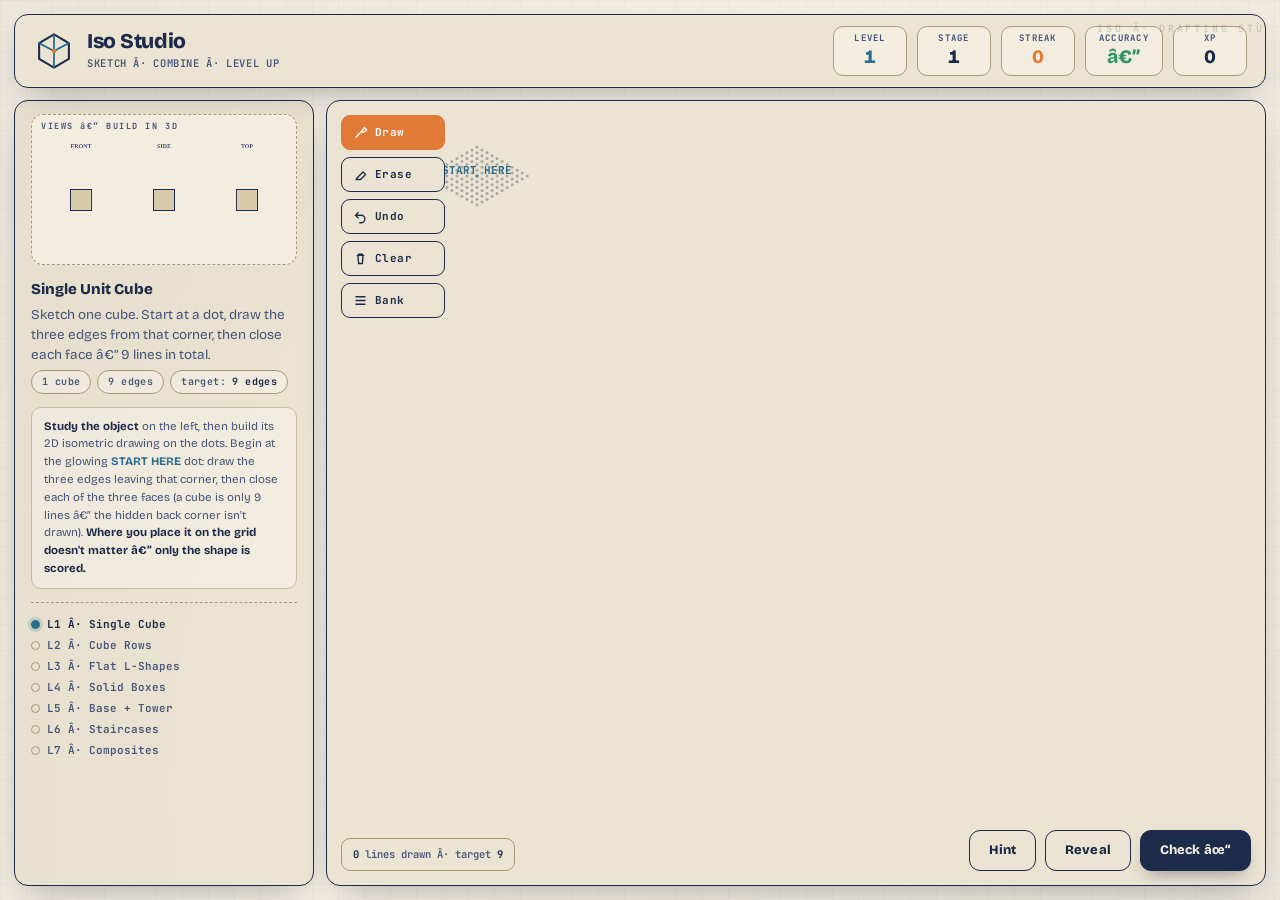
==== commit 633edb4c: "Initial commit: Iso Studio isometric sketch trainer" ====
--- a/iso-studio-isometric-trainer.html
+++ b/iso-studio-isometric-trainer.html
@@ -6,7 +6,7 @@
 <meta name="theme-color" content="#ece4d2">
 <meta name="mobile-web-app-capable" content="yes">
 <meta name="apple-mobile-web-app-capable" content="yes">
-<title>Iso Studio � Isometric Sketch Trainer</title>
+<title>Iso Studio — Isometric Sketch Trainer</title>
 <link rel="preconnect" href="https://fonts.googleapis.com">
 <link rel="preconnect" href="https://fonts.gstatic.com" crossorigin>
 <link href="https://fonts.googleapis.com/css2?family=Bricolage+Grotesque:opsz,wght@12..96,400;12..96,600;12..96,800&family=JetBrains+Mono:wght@400;600;700&display=swap" rel="stylesheet">
@@ -42,7 +42,7 @@
   header{display:flex;align-items:center;gap:16px;flex-wrap:wrap;
     border:1.5px solid var(--ink);border-radius:var(--r);background:var(--paper2);
     padding:11px 18px;box-shadow:var(--shadow);position:relative;overflow:hidden}
-  header::after{content:"ISO · DRAFTING STUDIO";position:absolute;right:-26px;top:9px;
+  header::after{content:"ISO Â· DRAFTING STUDIO";position:absolute;right:-26px;top:9px;
     transform:rotate(0);font:700 10px/1 'JetBrains Mono';letter-spacing:.28em;
     color:var(--ink);opacity:.16}
   .brand{display:flex;align-items:center;gap:12px;min-width:0}
@@ -67,7 +67,7 @@
   .brief{padding:13px 16px;display:flex;flex-direction:column;gap:13px;overflow:auto}
   .refbox{border:1.5px dashed var(--line-strong);border-radius:12px;background:var(--paper);
     padding:22px 8px 8px;position:relative}
-  .refbox::before{content:"VIEWS — BUILD IN 3D";position:absolute;top:7px;left:9px;font:700 8.5px/1 'JetBrains Mono';
+  .refbox::before{content:"VIEWS â€” BUILD IN 3D";position:absolute;top:7px;left:9px;font:700 8.5px/1 'JetBrains Mono';
     letter-spacing:.18em;color:var(--ink-soft)}
   #refCanvas{width:100%;display:block;border-radius:8px;touch-action:none}
   .taskmeta{font-size:13.5px;line-height:1.5}
@@ -89,9 +89,9 @@
   .ladder .row.cur .dot{background:var(--accent);border-color:var(--accent);box-shadow:0 0 0 3px rgba(43,111,143,.2)}
 
   /* studio (canvas) */
-  .studio{position:relative;overflow:hidden}
-  #board{position:absolute;inset:0;touch-action:none;cursor:crosshair}
-  .toolbar{position:absolute;left:14px;top:14px;display:flex;flex-direction:column;gap:7px;z-index:5}
+  .studio{position:relative;overflow:hidden;--dock-h:0px}
+  #board{position:absolute;inset:0;touch-action:none;cursor:crosshair;z-index:1}
+  .toolbar{position:absolute;left:14px;top:14px;display:flex;flex-direction:column;gap:7px;z-index:10}
   .tbtn{font:700 11px/1 'JetBrains Mono';letter-spacing:.04em;background:var(--paper2);
     border:1.5px solid var(--ink);border-radius:9px;padding:9px 11px;cursor:pointer;
     display:flex;align-items:center;gap:7px;color:var(--ink);transition:.13s;min-width:104px;
@@ -99,7 +99,8 @@
   .tbtn:hover{background:var(--ink);color:var(--paper)}
   .tbtn.on{background:var(--pencil);border-color:var(--pencil);color:#fff}
   .tbtn svg{width:15px;height:15px;flex:none}
-  .actbar{position:absolute;right:14px;bottom:14px;display:flex;gap:9px;z-index:5}
+  .actbar{position:absolute;right:14px;bottom:14px;display:flex;flex-wrap:wrap;gap:9px;
+    z-index:10;max-width:calc(100% - 28px);justify-content:flex-end}
   .abtn{font:800 13px/1 'Bricolage Grotesque';letter-spacing:.01em;border:1.5px solid var(--ink);
     border-radius:11px;padding:13px 19px;cursor:pointer;transition:.14s;background:var(--paper2);color:var(--ink);
     touch-action:manipulation;-webkit-user-select:none;user-select:none}
@@ -107,7 +108,7 @@
   .abtn.primary{background:var(--ink);color:var(--paper);box-shadow:0 8px 18px -8px rgba(28,43,74,.55)}
   .abtn.primary:hover{background:var(--accent);border-color:var(--accent)}
   .abtn:disabled{opacity:.4;cursor:not-allowed;transform:none}
-  .hud{position:absolute;right:14px;top:14px;z-index:5;display:flex;flex-direction:column;align-items:flex-end;gap:8px}
+  .hud{position:absolute;right:14px;top:14px;z-index:10;display:flex;flex-direction:column;align-items:flex-end;gap:8px}
   .verdict{font:800 14px/1.2 'Bricolage Grotesque';border-radius:11px;padding:11px 16px;
     border:1.5px solid;max-width:280px;text-align:right;opacity:0;transform:translateY(-6px);
     transition:.28s;pointer-events:none}
@@ -166,47 +167,76 @@
     background:var(--ink);color:var(--paper);font:700 13px/1 'Bricolage Grotesque';
     padding:13px 22px;border-radius:12px;opacity:0;transition:.3s;z-index:60;pointer-events:none}
   .toast.show{opacity:1;transform:translateX(-50%)}
-  /* ---- Tablets & phones ---- */
+  /* ---- Tablets & phones: docked controls (Check always visible) ---- */
   @media (max-width:860px){
-    .wrap{padding:max(8px,env(safe-area-inset-top)) max(8px,env(safe-area-inset-right))
-      max(8px,env(safe-area-inset-bottom)) max(8px,env(safe-area-inset-left));gap:8px}
-    header{padding:8px 12px;gap:10px}
+    .wrap{padding:max(6px,env(safe-area-inset-top)) max(6px,env(safe-area-inset-right))
+      max(6px,env(safe-area-inset-bottom)) max(6px,env(safe-area-inset-left));gap:6px}
+    header{padding:8px 10px;gap:8px}
     header::after{display:none}
-    .glyph{width:36px;height:36px}
-    .title h1{font-size:18px}
+    .glyph{width:34px;height:34px}
+    .title h1{font-size:17px}
     .title p{display:none}
     .stats{margin-left:0;width:100%;flex-wrap:nowrap;overflow-x:auto;
-      -webkit-overflow-scrolling:touch;scrollbar-width:none;gap:6px;padding-bottom:2px}
+      -webkit-overflow-scrolling:touch;scrollbar-width:none;gap:5px}
     .stats::-webkit-scrollbar{display:none}
-    .stat{min-width:58px;flex:0 0 auto;padding:6px 10px}
-    .stat .v{font-size:17px}
-    main{grid-template-columns:1fr;grid-template-rows:auto minmax(0,1fr);gap:8px}
-    main > .panel:first-child{max-height:min(36dvh,280px);min-height:0}
-    .brief{padding:10px 12px;gap:8px;overflow-y:auto;-webkit-overflow-scrolling:touch;
+    .stat{min-width:54px;flex:0 0 auto;padding:5px 8px}
+    .stat .v{font-size:16px}
+    main{grid-template-columns:1fr;grid-template-rows:auto minmax(0,1fr);gap:6px;min-height:0}
+    main > .panel:first-child{max-height:min(30dvh,220px);min-height:0;flex-shrink:0}
+    .brief{padding:8px 10px;gap:6px;overflow-y:auto;-webkit-overflow-scrolling:touch;
       flex-direction:column;flex-wrap:nowrap}
-    .refbox{width:100%;flex:none;padding:18px 6px 6px}
-    .taskmeta{min-width:0;width:100%}
-    .taskmeta .tname{font-size:14px}
-    .taskmeta .tdesc{font-size:12.5px}
-    .howto{width:100%;font-size:11px;padding:8px 10px;line-height:1.45}
+    .refbox{width:100%;padding:16px 4px 4px}
+    .taskmeta .tname{font-size:13px}
+    .taskmeta .tdesc{font-size:12px}
+    .howto{font-size:10.5px;padding:7px 9px;line-height:1.4;max-height:3.6em;overflow:auto}
     .ladder{display:none}
-    .studio{min-height:48dvh}
-    .toolbar{flex-direction:row;flex-wrap:nowrap;left:8px;right:8px;top:8px;
-      bottom:auto;width:auto;justify-content:space-between;gap:5px}
-    .tbtn{min-width:44px;min-height:44px;width:auto;flex:1;padding:10px;justify-content:center}
+    .studio{
+      min-height:0;
+      display:grid;
+      grid-template-columns:1fr;
+      grid-template-rows:auto minmax(160px,1fr) auto auto;
+      grid-template-areas:"tools" "canvas" "hud" "actions";
+      gap:0;
+      overflow:hidden;
+    }
+    .toolbar{
+      grid-area:tools;position:relative;left:auto;right:auto;top:auto;bottom:auto;
+      flex-direction:row;margin:6px 6px 0;gap:4px;z-index:10;
+    }
+    .tbtn{min-width:0;min-height:44px;flex:1;padding:8px;justify-content:center}
     .tbtn span{display:none}
     .tbtn svg{width:18px;height:18px}
-    .hud{left:8px;right:8px;top:auto;bottom:calc(118px + env(safe-area-inset-bottom));
-      align-items:stretch;pointer-events:none}
-    .verdict{max-width:none;width:100%;text-align:left;font-size:13px;padding:10px 12px}
+    #board{
+      grid-area:canvas;position:relative;inset:auto;
+      width:100%;height:100%;min-height:160px;z-index:1;
+    }
+    .ghost{
+      grid-area:canvas;position:relative;align-self:start;justify-self:start;
+      margin:6px;max-width:calc(100% - 12px);font-size:10px;padding:5px 8px;
+      z-index:6;pointer-events:none;
+    }
+    .hud{
+      grid-area:hud;position:relative;left:auto;right:auto;top:auto;bottom:auto;
+      margin:4px 6px 0;align-items:stretch;pointer-events:none;z-index:10;
+    }
+    .verdict{max-width:none;width:100%;text-align:left;font-size:12px;padding:8px 10px}
     .scorebar{width:100%}
-    .ghost{left:8px;right:8px;top:60px;bottom:auto;
-      max-width:none;font-size:10px;padding:6px 9px;pointer-events:none}
-    .hud .verdict.show ~ .scorebar{margin-top:0}
-    .actbar{left:8px;right:8px;bottom:max(8px,env(safe-area-inset-bottom));
-      display:grid;grid-template-columns:1fr 1fr;gap:6px;width:auto}
-    .actbar .abtn.primary,#bRetry{grid-column:1/-1}
-    .abtn{min-height:44px;padding:12px 10px;font-size:12px;text-align:center}
+    .actbar{
+      grid-area:actions;position:relative;left:auto;right:auto;bottom:auto;
+      margin:6px 6px max(6px,env(safe-area-inset-bottom));width:auto;max-width:none;
+      display:grid;gap:6px;z-index:10;
+      grid-template-columns:1fr 1fr;
+      grid-template-areas:"hint reveal" "check check" "retry retry" "next next";
+    }
+    #bHint{grid-area:hint}
+    #bReveal{grid-area:reveal}
+    #bCheck{grid-area:check}
+    #bRetry{grid-area:retry}
+    #bNext{grid-area:next}
+    #bCheck,#bNext,#bRetry{grid-column:auto}
+    .abtn{min-height:46px;padding:12px 8px;font-size:12px;text-align:center;width:100%}
+    #bCheck,#bNext{font-size:13px;font-weight:800}
+    #bRetry{font-size:11px;line-height:1.25;padding:10px 8px}
     .abtn:hover{transform:none}
     .tbtn:hover{background:var(--paper2);color:var(--ink)}
     .tbtn.on:hover{background:var(--pencil);color:#fff}
@@ -215,25 +245,36 @@
     .mbody{padding:14px;padding-bottom:max(14px,env(safe-area-inset-bottom))}
     .bank{grid-template-columns:repeat(2,minmax(0,1fr));gap:10px}
     .bcard{padding:10px}
-    .toast{bottom:calc(76px + env(safe-area-inset-bottom));width:min(100% - 20px,400px);
-      font-size:12px;padding:11px 16px;text-align:center}
+    .toast{bottom:calc(88px + env(safe-area-inset-bottom));width:min(100% - 16px,400px);
+      font-size:12px;padding:10px 14px;text-align:center}
   }
   @media (max-width:480px){
     .stat.ac{display:none}
-    .chip{font-size:9px;padding:5px 8px}
-    .abtn{font-size:11px;padding:11px 8px}
-    .studio{min-height:52dvh}
-    .hud{bottom:calc(128px + env(safe-area-inset-bottom))}
+    .chip{font-size:9px;padding:4px 7px}
+    main > .panel:first-child{max-height:min(28dvh,190px)}
+    .abtn{font-size:11px;min-height:44px}
+    #bCheck,#bNext{font-size:12px}
   }
   @media (max-width:860px) and (orientation:landscape){
-    main{grid-template-columns:minmax(200px,34%) 1fr;grid-template-rows:1fr}
+    main{grid-template-columns:minmax(180px,32%) 1fr;grid-template-rows:1fr;min-height:0}
     main > .panel:first-child{max-height:none}
     .ladder{display:block}
-    .studio{min-height:0}
-    .hud{bottom:auto;top:8px;right:8px;left:auto;width:min(240px,42vw)}
-    .ghost{bottom:calc(64px + env(safe-area-inset-bottom));left:8px;right:auto;max-width:200px}
-    .actbar{grid-template-columns:repeat(auto-fit,minmax(88px,1fr))}
-    .actbar .abtn.primary,#bRetry{grid-column:auto}
+    .howto{max-height:none}
+    .studio{
+      grid-template-rows:auto 1fr auto auto;
+      min-height:0;
+    }
+    #board{min-height:120px}
+    .actbar{
+      grid-template-columns:repeat(4,1fr);
+      grid-template-areas:"hint reveal check check" "retry retry next next";
+    }
+    #bCheck{grid-area:check}
+    #bNext{grid-area:next}
+    #bRetry{grid-area:retry}
+    .ghost{margin:4px;font-size:9px}
+    .hud{margin:2px 6px 0}
+    .toast{bottom:calc(72px + env(safe-area-inset-bottom))}
   }
 
 </style>
@@ -249,14 +290,14 @@
       </svg>
       <div class="title">
         <h1>Iso&nbsp;Studio</h1>
-        <p>SKETCH · COMBINE · LEVEL UP</p>
+        <p>SKETCH Â· COMBINE Â· LEVEL UP</p>
       </div>
     </div>
     <div class="stats">
       <div class="stat lv"><div class="k">Level</div><div class="v" id="sLevel">1</div></div>
       <div class="stat"><div class="k">Stage</div><div class="v" id="sCx">1</div></div>
       <div class="stat st"><div class="k">Streak</div><div class="v" id="sStreak">0</div></div>
-      <div class="stat ac"><div class="k">Accuracy</div><div class="v" id="sAcc">—</div></div>
+      <div class="stat ac"><div class="k">Accuracy</div><div class="v" id="sAcc">â€”</div></div>
       <div class="stat"><div class="k">XP</div><div class="v" id="sXp">0</div></div>
     </div>
   </header>
@@ -266,8 +307,8 @@
       <div class="brief">
         <div class="refbox"><canvas id="refCanvas" width="540" height="260"></canvas></div>
         <div class="taskmeta">
-          <div class="tname" id="tName">—</div>
-          <div class="tdesc" id="tDesc">—</div>
+          <div class="tname" id="tName">â€”</div>
+          <div class="tdesc" id="tDesc">â€”</div>
           <div class="chips" id="tChips"></div>
         </div>
         <div class="howto" id="howto">
@@ -294,9 +335,9 @@
       <div class="actbar">
         <button class="abtn" id="bHint">Hint</button>
         <button class="abtn" id="bReveal">Reveal</button>
-        <button class="abtn primary" id="bCheck">Check ✓</button>
-        <button class="abtn" id="bRetry" style="display:none">Try alternate shape →</button>
-        <button class="abtn primary" id="bNext" style="display:none">Continue →</button>
+        <button class="abtn primary" id="bCheck">Check âœ“</button>
+        <button class="abtn" id="bRetry" style="display:none">Try alternate shape â†’</button>
+        <button class="abtn primary" id="bNext" style="display:none">Continue â†’</button>
       </div>
       <div class="ghost" id="ghost"></div>
     </section>
@@ -307,8 +348,8 @@
   <div class="modal">
     <header>
       <div class="title"><h1 style="font-size:18px">Task Bank</h1>
-      <p>7 LEVELS · ADAPTIVE PROGRESSION</p></div>
-      <button class="x" id="bankClose">×</button>
+      <p>7 LEVELS Â· ADAPTIVE PROGRESSION</p></div>
+      <button class="x" id="bankClose">Ã—</button>
     </header>
     <div class="mbody"><div class="bank" id="bankGrid"></div></div>
   </div>
@@ -320,8 +361,8 @@
 <script>
 "use strict";
 /* ============================================================ *
- *  ISO STUDIO — Isometric Sketch Trainer
- *  Grade 7–8 · Common Core 7.G.1/7.G.2 · adaptive sketching
+ *  ISO STUDIO â€” Isometric Sketch Trainer
+ *  Grade 7â€“8 Â· Common Core 7.G.1/7.G.2 Â· adaptive sketching
  * ============================================================ */
 
 /* ---------- Storage (persist progress; graceful fallback) ---------- */
@@ -400,7 +441,7 @@
   if(level===1){
     cubes=[[0,0,0]];
     name='Single Unit Cube';
-    desc='Sketch one cube. Start at a dot, draw the three edges from that corner, then close each face — 9 lines in total.';
+    desc='Sketch one cube. Start at a dot, draw the three edges from that corner, then close each face â€” 9 lines in total.';
     parts=['1 cube','9 edges'];
   } else if(level===2){
     const len=2+Math.floor(rnd()*Math.min(cx+1,3)); // 2..4
@@ -414,16 +455,16 @@
     cubes=box(0,0,0,a,b,1); // remove a corner -> L
     cubes=cubes.filter(c=>!(c[0]===a-1 && c[1]===b-1));
     name='Flat L-Shape';
-    desc=`A flat layer ${a}×${b} with one corner cube removed, forming an L. All on the ground level.`;
+    desc=`A flat layer ${a}Ã—${b} with one corner cube removed, forming an L. All on the ground level.`;
     parts=[`${a*b-1} cubes`,'L footprint','flat'];
   } else if(level===4){
     const a=2+Math.floor(rnd()*Math.min(cx,3)), b=1+Math.floor(rnd()*Math.min(cx,2)), c=1+Math.floor(rnd()*2);
     cubes=box(0,0,0,a,b,c);
-    name=`Solid Box ${a}×${b}×${c}`;
-    desc=`A full rectangular box, ${a} wide · ${b} deep · ${c} tall. Notice the three visible faces meet at the front corner.`;
-    parts=[`${a*b*c} cubes`,'box',`${a}×${b}×${c}`];
+    name=`Solid Box ${a}Ã—${b}Ã—${c}`;
+    desc=`A full rectangular box, ${a} wide Â· ${b} deep Â· ${c} tall. Notice the three visible faces meet at the front corner.`;
+    parts=[`${a*b*c} cubes`,'box',`${a}Ã—${b}Ã—${c}`];
   } else if(level===5){
-    // base slab + tower at an edge — TWO PARTS, different SIZES
+    // base slab + tower at an edge â€” TWO PARTS, different SIZES
     const a=2+Math.floor(rnd()*2), b=2+Math.floor(rnd()*2);
     const base=box(0,0,0,a,b,1);
     const tw=1+Math.floor(rnd()*Math.min(cx,2)), th=1+Math.floor(rnd()*Math.min(cx+1,3));
@@ -431,8 +472,8 @@
     const tower=box(where[1],where[2],1,tw,tw,th);
     cubes=dedupe(base.concat(tower));
     name='Base + Tower';
-    desc=`Part A: a ${a}×${b} base slab. Part B: a ${tw}×${tw}×${th} tower joined on top of the ${where[0]} edge. Two parts, different sizes — combine them cleanly.`;
-    parts=[`Part A ${a}×${b}×1`,`Part B ${tw}×${tw}×${th}`,`join: ${where[0]} edge`];
+    desc=`Part A: a ${a}Ã—${b} base slab. Part B: a ${tw}Ã—${tw}Ã—${th} tower joined on top of the ${where[0]} edge. Two parts, different sizes â€” combine them cleanly.`;
+    parts=[`Part A ${a}Ã—${b}Ã—1`,`Part B ${tw}Ã—${tw}Ã—${th}`,`join: ${where[0]} edge`];
   } else if(level===6){
     // staircase ascending toward the viewer (viewer-monotone & safe)
     const steps=2+Math.floor(rnd()*Math.min(cx+1,4)); // 2..5
@@ -443,7 +484,7 @@
     name=`${steps}-Step Staircase`;
     desc=`A staircase of ${steps} steps, each ${wide} deep, climbing upward. Each step is one cube taller than the one in front of it.`;
     parts=[`${steps} steps`,`${cubes.length} cubes`,'increasing height'];
-  } else { // level 7 — composite: base + tower + wing, asymmetric, larger
+  } else { // level 7 â€” composite: base + tower + wing, asymmetric, larger
     const a=3+Math.floor(rnd()*2), b=2+Math.floor(rnd()*2);
     const base=box(0,0,0,a,b,1);
     const tw=1+Math.floor(rnd()*2), th=2+Math.floor(rnd()*Math.min(cx,3));
@@ -452,7 +493,7 @@
     const wing=box(0,b,0,2,1,wh);
     cubes=dedupe(base.concat(tower,wing));
     name='Composite Structure';
-    desc=`Three parts: a ${a}×${b} base, a ${tw}×${tw}×${th} tower on the right-front, and a ${2}×1×${wh} wing extending off the left edge. Sketch each part, then merge them.`;
+    desc=`Three parts: a ${a}Ã—${b} base, a ${tw}Ã—${tw}Ã—${th} tower on the right-front, and a ${2}Ã—1Ã—${wh} wing extending off the left edge. Sketch each part, then merge them.`;
     parts=[`${cubes.length} cubes`,'3 parts','asymmetric'];
   }
   // normalise to non-negative coords
@@ -473,9 +514,9 @@
  * Practice tasks DO NOT affect adaptive progression. */
 const TEXTBOOK_TASKS = [
   { name:'Vertical L', cubes:[[0,0,0],[1,0,0],[0,0,1]],
-    desc:'A horizontal row of 2 cubes with one more standing on top of the left cube — like a small L lying on its side.' },
+    desc:'A horizontal row of 2 cubes with one more standing on top of the left cube â€” like a small L lying on its side.' },
   { name:'Pillar', cubes:[[0,0,0],[0,0,1],[0,0,2]],
-    desc:'Three cubes stacked straight up — a simple vertical column.' },
+    desc:'Three cubes stacked straight up â€” a simple vertical column.' },
   { name:'Corner', cubes:[[0,0,0],[1,0,0],[0,1,0]],
     desc:'Three cubes forming a flat L on the ground.' },
   { name:'Tall Corner', cubes:[[0,0,0],[1,0,0],[0,1,0],[0,1,1]],
@@ -483,15 +524,15 @@
   { name:'Small Step', cubes:[[0,0,0],[1,0,0],[1,0,1]],
     desc:'Two cubes at the front, with one more standing on top of the right cube.' },
   { name:'Chair', cubes:[[0,0,0],[1,0,0],[0,1,0],[1,1,0],[0,1,1],[1,1,1]],
-    desc:'A 2×2 seat with a 2×1 backrest standing along the back edge.' },
+    desc:'A 2Ã—2 seat with a 2Ã—1 backrest standing along the back edge.' },
   { name:'T-Block', cubes:[[0,1,0],[1,1,0],[2,1,0],[1,0,0]],
-    desc:'A row of 3 cubes with one extra cube attached to the middle — a flat T.' },
+    desc:'A row of 3 cubes with one extra cube attached to the middle â€” a flat T.' },
   { name:'Plus Sign', cubes:[[1,0,0],[0,1,0],[1,1,0],[2,1,0],[1,2,0]],
     desc:'Five cubes arranged in a + shape (cross), all on the ground.' },
   { name:'U-Shape', cubes:[[0,0,0],[0,1,0],[0,2,0],[1,2,0],[2,2,0],[2,1,0],[2,0,0]],
-    desc:'A flat U opening toward the front — seven cubes around three sides of a square.' },
+    desc:'A flat U opening toward the front â€” seven cubes around three sides of a square.' },
   { name:'Twin Pillars', cubes:[[0,0,0],[0,0,1],[2,0,0],[2,0,1],[1,0,0]],
-    desc:'Two 2-tall columns connected by a single cube at the base — like the letter Π.' },
+    desc:'Two 2-tall columns connected by a single cube at the base â€” like the letter Î .' },
 ];
 function genTextbookTask(idx){
   const t=TEXTBOOK_TASKS[idx];
@@ -535,26 +576,26 @@
       // advance one step after every successful completion
       if(p.cx < MAX_CX[p.level]) {
         p.cx++;
-        this._evt='Stage up — next shape is a bit harder.';
+        this._evt='Stage up â€” next shape is a bit harder.';
       } else if(p.level < 7) {
         p.level++;
         p.cx = 1;
-        this._evt=`Level up → ${LEVEL_NAMES[p.level]}!`;
+        this._evt=`Level up â†’ ${LEVEL_NAMES[p.level]}!`;
       } else {
-        this._evt='You topped the ladder — press Continue for more practice.';
+        this._evt='You topped the ladder â€” press Continue for more practice.';
       }
     } else {
       p.streak=0;
       p.failAttempts=(p.failAttempts||0)+1;
-      // 1 fail → alternate; 2–4 → similar practice; 5th fail → restart at Level 1
+      // 1 fail â†’ alternate; 2â€“4 â†’ similar practice; 5th fail â†’ restart at Level 1
       if(p.failAttempts>=5){
         p.level=1; p.cx=1; p.failAttempts=0;
         this._justReset=true;
-        this._evt='Starting fresh from Level 1 — back to the original shapes.';
+        this._evt='Starting fresh from Level 1 â€” back to the original shapes.';
       } else if(p.failAttempts===1){
         this._evt='Try an alternate shape at the same level.';
       } else {
-        this._evt='Similar shape — same level, new figure to practice.';
+        this._evt='Similar shape â€” same level, new figure to practice.';
       }
     }
     return this._evt;
@@ -653,9 +694,12 @@
   return {mnA,mxA,mnB,mxB};
 }
 function layout(){
-  const r=studio.getBoundingClientRect();
-  board.width=r.width*DPR; board.height=r.height*DPR;
-  board.style.width=r.width+'px'; board.style.height=r.height+'px';
+  let r=board.getBoundingClientRect();
+  if(r.width<2||r.height<2) r=studio.getBoundingClientRect();
+  board.width=Math.max(1,Math.floor(r.width*DPR));
+  board.height=Math.max(1,Math.floor(r.height*DPR));
+  board.style.width=Math.floor(r.width)+'px';
+  board.style.height=Math.floor(r.height)+'px';
   bctx.setTransform(DPR,0,0,DPR,0,0);
   const f=computeField();
   // fit field span to canvas
@@ -721,19 +765,19 @@
 }
 function updateGhost(){
   const g=document.getElementById('ghost'); if(!g||!TASK) return;
-  g.innerHTML = `<b style="color:var(--ink)">${userEdges.size}</b> lines drawn · target <b style="color:var(--ink)">${TASK.edgeCount}</b>` +
-    (mode==='erase'?' · <span style="color:var(--bad)">erase mode</span>':'');
+  g.innerHTML = `<b style="color:var(--ink)">${userEdges.size}</b> lines drawn Â· target <b style="color:var(--ink)">${TASK.edgeCount}</b>` +
+    (mode==='erase'?' Â· <span style="color:var(--bad)">erase mode</span>':'');
 }
 function draw(){
   if(!view||!TASK) return;
-  const r=studio.getBoundingClientRect();
-  bctx.clearRect(0,0,r.width,r.height);
+  const r=board.getBoundingClientRect();
+  bctx.clearRect(0,0,r.width||board.width/DPR,r.height||board.height/DPR);
   // dot grid
   for(const d of dots){
     bctx.beginPath(); bctx.arc(d.x,d.y,Math.max(1.5,view.S*0.045),0,7);
     bctx.fillStyle='rgba(28,43,74,.32)'; bctx.fill();
   }
-  // START anchor — shows where to begin (placement doesn't affect score)
+  // START anchor â€” shows where to begin (placement doesn't affect score)
   if(startDot && userEdges.size===0 && !feedback){
     const s=screenOf(startDot.A,startDot.B,view);
     const t=(Date.now()%1400)/1400, pr=view.S*(0.16+0.10*Math.sin(t*6.283));
@@ -782,7 +826,7 @@
     bctx.strokeStyle=col;
     bctx.beginPath();bctx.moveTo(a.x,a.y);bctx.lineTo(b.x,b.y);bctx.stroke();
   }
-  // missing edges after a check — drawn where the learner actually placed
+  // missing edges after a check â€” drawn where the learner actually placed
   // their figure (target shifted back by the matched offset)
   if(feedback){
     bctx.save(); bctx.setLineDash([5,6]); bctx.strokeStyle='rgba(185,173,144,.9)';
@@ -819,7 +863,7 @@
   }
 }
 
-/* reference render — show simple FRONT / SIDE / TOP square views
+/* reference render â€” show simple FRONT / SIDE / TOP square views
  * (NOT the finished isometric drawing). The learner studies these
  * flat shapes and must construct the 3D isometric figure themselves. */
 function orthoGrids(cubes){
@@ -886,8 +930,8 @@
   ec.innerHTML=`target: <b>${t.edgeCount} edges</b>`; ch.appendChild(ec);
   document.getElementById('howto').style.display = t.level===1?'block':'block';
   document.getElementById('howto').innerHTML = t.level===1
-    ? `<b>Study the object</b> on the left, then build its 2D isometric drawing on the dots. Begin at the glowing <b style="color:var(--accent)">START HERE</b> dot: draw the three edges leaving that corner, then close each of the three faces (a cube is only 9 lines — the hidden back corner isn't drawn). <b>Where you place it on the grid doesn't matter — only the shape is scored.</b>`
-    : `<b>Study the object</b> on the left, then reproduce it in 2D isometric. Start at the <b style="color:var(--accent)">START HERE</b> dot, tap dot-to-dot to draw each edge (drag works too), <b>Erase</b> to fix. Position on the grid is free — only the <b>shape</b> is checked. Then press <b>Check</b>.`;
+    ? `<b>Study the object</b> on the left, then build its 2D isometric drawing on the dots. Begin at the glowing <b style="color:var(--accent)">START HERE</b> dot: draw the three edges leaving that corner, then close each of the three faces (a cube is only 9 lines â€” the hidden back corner isn't drawn). <b>Where you place it on the grid doesn't matter â€” only the shape is scored.</b>`
+    : `<b>Study the object</b> on the left, then reproduce it in 2D isometric. Start at the <b style="color:var(--accent)">START HERE</b> dot, tap dot-to-dot to draw each edge (drag works too), <b>Erase</b> to fix. Position on the grid is free â€” only the <b>shape</b> is checked. Then press <b>Check</b>.`;
   document.getElementById('verdict').className='verdict';
   document.getElementById('scoreWrap').style.display='none';
   setActionButtons({});
@@ -904,7 +948,7 @@
   t.remedialKind = attempt===1 ? 'alternate' : 'similar';
   loadTask(t);
   const rb=document.getElementById('bRetry');
-  if(rb) rb.textContent = attempt===1 ? 'Try alternate shape →' : 'Try similar shape →';
+  if(rb) rb.textContent = attempt===1 ? 'Try alternate shape â†’' : 'Try similar shape â†’';
 }
 
 /* ---------- HUD ---------- */
@@ -915,7 +959,7 @@
   document.getElementById('sStreak').textContent=p.streak;
   document.getElementById('sXp').textContent=p.xp;
   const a=Eng.rollingAcc();
-  document.getElementById('sAcc').textContent = a==null?'—':Math.round(a*100)+'%';
+  document.getElementById('sAcc').textContent = a==null?'â€”':Math.round(a*100)+'%';
 }
 function renderLadder(){
   const L=document.getElementById('ladder'); L.innerHTML='';
@@ -924,7 +968,7 @@
     const cur = lv===Eng.prof.level;
     const r=document.createElement('div');
     r.className='row'+(cur?' cur':'')+(lv<Eng.prof.level?' done':'');
-    r.innerHTML=`<span class="dot"></span> L${lv} · ${LEVEL_NAMES[lv]}`;
+    r.innerHTML=`<span class="dot"></span> L${lv} Â· ${LEVEL_NAMES[lv]}`;
     L.appendChild(r);
   }
 }
@@ -935,7 +979,7 @@
 function setActionButtons({passed=false, showRetry=false, showFreshStart=false}={}){
   document.getElementById('bCheck').style.display = (passed || showFreshStart) ? 'none' : '';
   document.getElementById('bNext').style.display = (passed || showFreshStart) ? '' : 'none';
-  document.getElementById('bNext').textContent = showFreshStart ? 'Start Level 1 →' : 'Continue →';
+  document.getElementById('bNext').textContent = showFreshStart ? 'Start Level 1 â†’' : 'Continue â†’';
   const retry=document.getElementById('bRetry');
   if(retry) retry.style.display = showRetry ? '' : 'none';
 }
@@ -1027,7 +1071,7 @@
   feedback=null; draw();
 };
 document.getElementById('bHint').onclick=()=>{ usedHint=true;
-  document.getElementById('bHint').disabled=true; toast('Faint guide shown — counts as assisted.'); draw(); };
+  document.getElementById('bHint').disabled=true; toast('Faint guide shown â€” counts as assisted.'); draw(); };
 document.getElementById('bReveal').onclick=()=>{
   revealed=!revealed; usedHint=true;
   document.getElementById('bReveal').textContent=revealed?'Hide':'Reveal'; draw();
@@ -1043,22 +1087,22 @@
   }
   const v=document.getElementById('verdict');
   v.className='verdict show '+(g.passed?'pass':'fail');
-  let failMsg='Not quite — keep refining, or try an alternate shape.';
+  let failMsg='Not quite â€” keep refining, or try an alternate shape.';
   if(!g.passed && !TASK.isTextbook){
     const fa=Eng.prof.failAttempts;
     if(Eng._justReset) failMsg='Let\'s rebuild from <b>Level 1</b> with the original lesson shapes.';
-    else if(fa===1) failMsg='Not quite — press <b>Try alternate shape</b> for a fresh figure at this level.';
-    else if(fa>=2 && fa<=4) failMsg='Keep going — press <b>Try similar shape</b> or keep refining on the dots.';
-    else if(fa>=1) failMsg='Not quite — try an alternate or similar shape, or keep refining.';
+    else if(fa===1) failMsg='Not quite â€” press <b>Try alternate shape</b> for a fresh figure at this level.';
+    else if(fa>=2 && fa<=4) failMsg='Keep going â€” press <b>Try similar shape</b> or keep refining on the dots.';
+    else if(fa>=1) failMsg='Not quite â€” try an alternate or similar shape, or keep refining.';
   }
   v.innerHTML = (g.passed
     ? (TASK.isTextbook
-      ? '✓ Correct sketch! Press <b>Continue</b> for the next textbook shape.'
-      : '✓ Correct sketch! Press <b>Continue</b> for the next challenge.')
+      ? 'âœ“ Correct sketch! Press <b>Continue</b> for the next textbook shape.'
+      : 'âœ“ Correct sketch! Press <b>Continue</b> for the next challenge.')
     : failMsg)+
     `<small>${g.matched}/${g.total} edges right`+
-    (g.extra?` · ${g.extra} extra`:'')+(g.missing?` · ${g.missing} missing`:'')+
-    ` · ${Math.round(g.score*100)}%</small>`;
+    (g.extra?` Â· ${g.extra} extra`:'')+(g.missing?` Â· ${g.missing} missing`:'')+
+    ` Â· ${Math.round(g.score*100)}%</small>`;
   document.getElementById('scoreWrap').style.display='';
   document.getElementById('scoreFill').style.width=Math.round(g.score*100)+'%';
   document.getElementById('scoreFill').style.background=g.passed?'#2f9468':'#cf4b38';
@@ -1069,7 +1113,7 @@
   if(showRetry){
     const rb=document.getElementById('bRetry');
     if(rb) rb.textContent = Eng.prof.failAttempts===1
-      ? 'Try alternate shape →' : 'Try similar shape →';
+      ? 'Try alternate shape â†’' : 'Try similar shape â†’';
   }
   if(freshStart) Eng._justReset=false;
   if(g.passed && evt) toast(evt);
@@ -1098,7 +1142,7 @@
   // --- Textbook Practice section ---
   const tbHead=document.createElement('div');
   tbHead.className='bsec';
-  tbHead.innerHTML='TEXTBOOK PRACTICE <span>· grade 7–8 shapes · does not affect your level</span>';
+  tbHead.innerHTML='TEXTBOOK PRACTICE <span>Â· grade 7â€“8 shapes Â· does not affect your level</span>';
   g.appendChild(tbHead);
   for(let i=0;i<TEXTBOOK_TASKS.length;i++){
     const sample=genTextbookTask(i);
@@ -1110,7 +1154,7 @@
     drawScene(cv.getContext('2d'),o,{target:sample.target,fill:true,color:'#1c2b4a'});
     const meta=document.createElement('div');
     meta.innerHTML=`<div class="bl">${sample.name}</div>
-      <div class="bs">${sample.cubes.length} cubes · ${sample.edgeCount} edges</div>`;
+      <div class="bs">${sample.cubes.length} cubes Â· ${sample.edgeCount} edges</div>`;
     card.appendChild(meta);
     card.onclick=()=>{ scrim.classList.remove('show'); loadTask(sample); };
     g.appendChild(card);
@@ -1119,7 +1163,7 @@
   // --- Adaptive levels section ---
   const adHead=document.createElement('div');
   adHead.className='bsec';
-  adHead.innerHTML='ADAPTIVE LEVELS <span>· difficulty rises as you improve</span>';
+  adHead.innerHTML='ADAPTIVE LEVELS <span>Â· difficulty rises as you improve</span>';
   g.appendChild(adHead);
   for(let lv=1;lv<=7;lv++){
     const sample=genTask(lv,1, 7777+lv*131);
@@ -1135,8 +1179,8 @@
     const pass=Object.keys(m).filter(k=>k.startsWith(lv+'.')).reduce((s,k)=>s+m[k].pass,0);
     const pct = tries? Math.round(pass/tries*100):0;
     const meta=document.createElement('div');
-    meta.innerHTML=`<div class="bl">L${lv} · ${LEVEL_NAMES[lv]}</div>
-      <div class="bs">${unlocked?(tries?pass+'/'+tries+' solved':'unlocked'):'locked — reach level '+lv}</div>
+    meta.innerHTML=`<div class="bl">L${lv} Â· ${LEVEL_NAMES[lv]}</div>
+      <div class="bs">${unlocked?(tries?pass+'/'+tries+' solved':'unlocked'):'locked â€” reach level '+lv}</div>
       <div class="bp"><i style="width:${pct}%"></i></div>`;
     card.appendChild(meta);
     if(unlocked) card.onclick=()=>{ scrim.classList.remove('show');
@@ -1146,9 +1190,18 @@
 }
 
 /* ---------- boot ---------- */
-window.addEventListener('resize',()=>{ if(TASK) layout(); });
+function scheduleLayout(){
+  if(!TASK) return;
+  requestAnimationFrame(()=>requestAnimationFrame(()=>layout()));
+}
+window.addEventListener('resize',scheduleLayout);
 if(window.visualViewport){
-  visualViewport.addEventListener('resize',()=>{ if(TASK) layout(); });
+  visualViewport.addEventListener('resize',scheduleLayout);
+}
+if(typeof ResizeObserver!=='undefined'){
+  const ro=new ResizeObserver(scheduleLayout);
+  ro.observe(studio);
+  ro.observe(board);
 }
 (async function(){
   await Eng.load();
